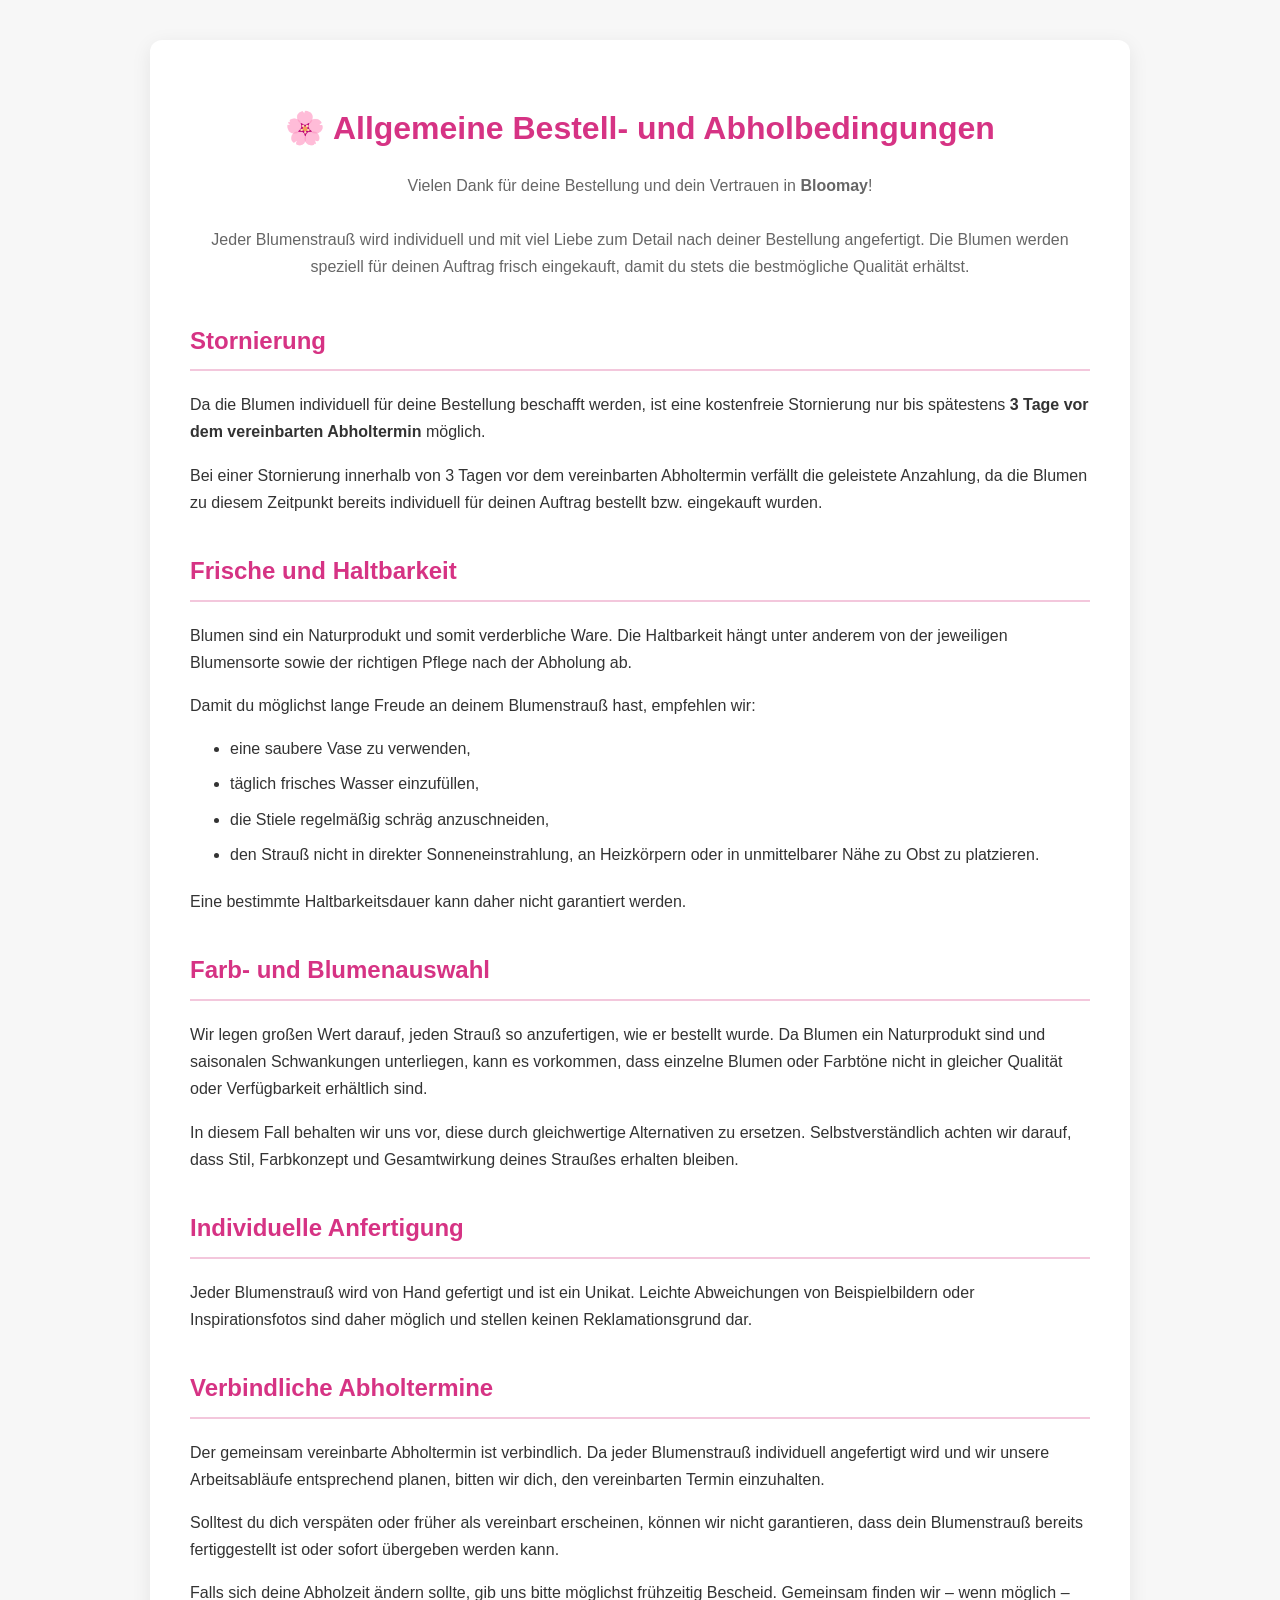
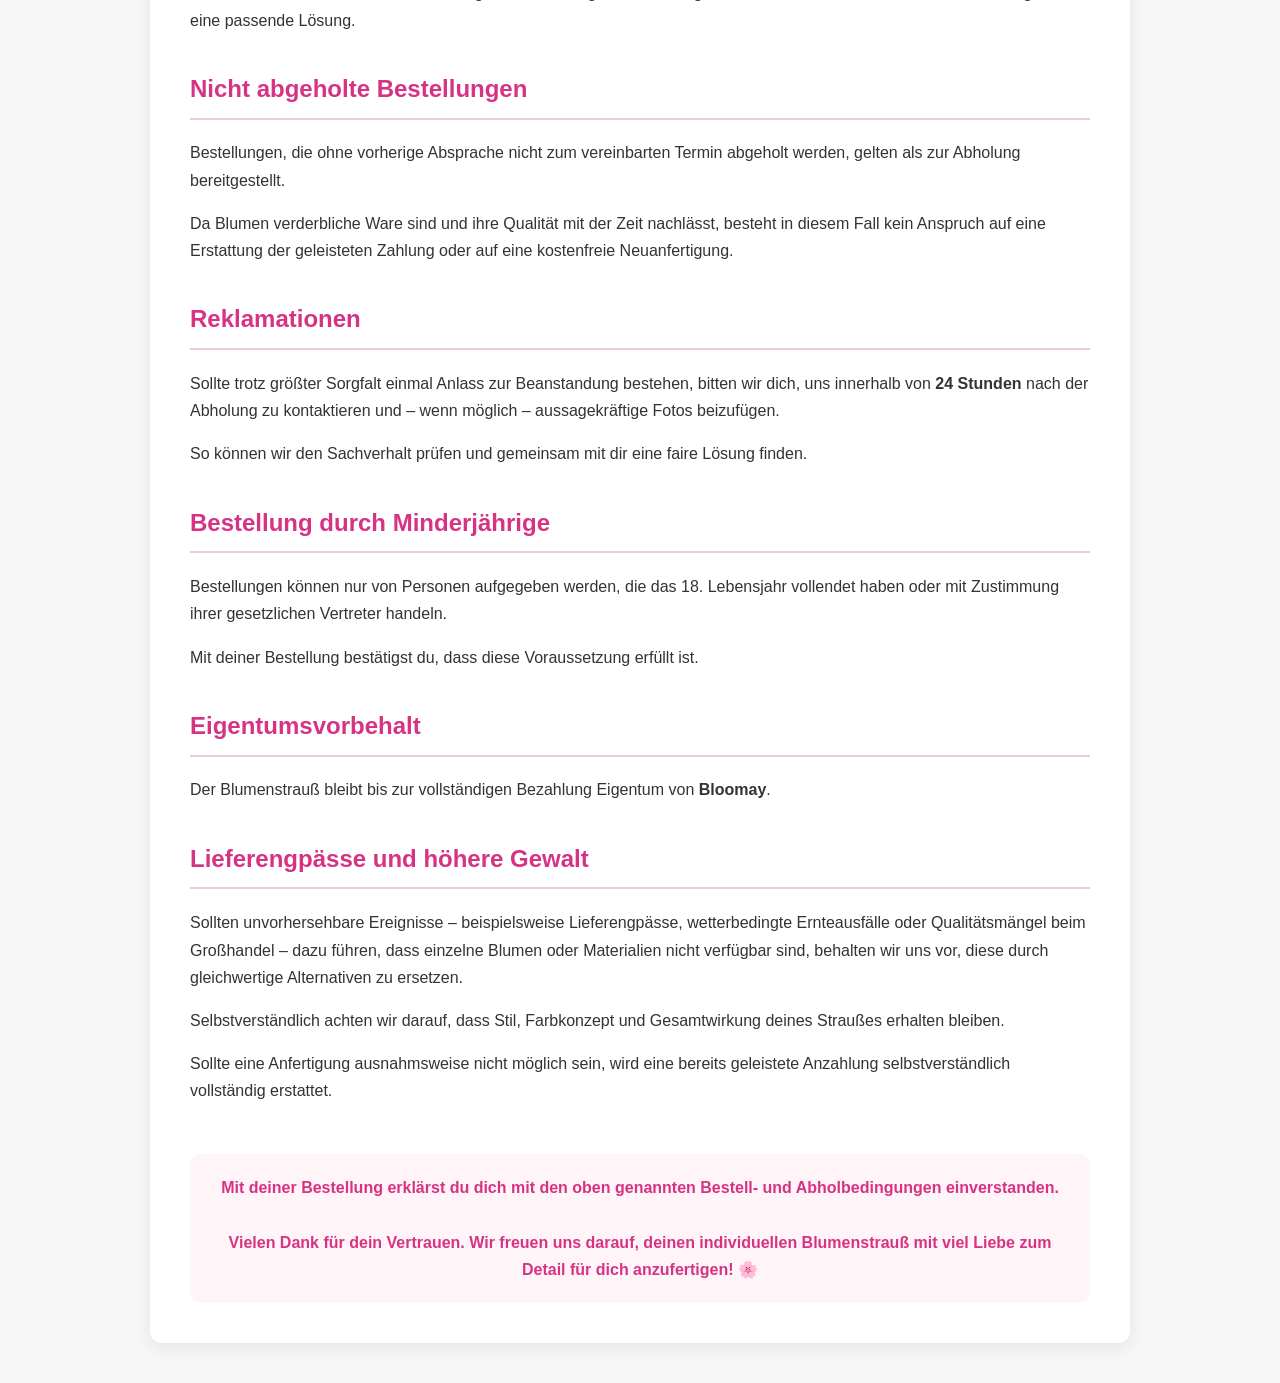
==== index.html @ 14c19d70 "Update AGB with styling and detailed conditions Added styling and content for order and pickup condi" ====
<!DOCTYPE html>
<html lang="de">
<head>
    <meta charset="UTF-8">
    <meta name="viewport" content="width=device-width, initial-scale=1.0">
    <title>Bloomay – Allgemeine Bestell- und Abholbedingungen</title>
    <style>
        body {
            font-family: Arial, Helvetica, sans-serif;
            background: #f7f7f7;
            color: #333;
            margin: 0;
            line-height: 1.7;
        }
        .container {
            max-width: 900px;
            margin: 40px auto;
            background: #fff;
            padding: 40px;
            border-radius: 12px;
            box-shadow: 0 5px 20px rgba(0,0,0,0.08);
        }
        h1 {
            text-align: center;
            color: #d63384;
            margin-bottom: 10px;
        }
        .intro {
            text-align: center;
            color: #666;
            margin-bottom: 40px;
        }
        h2 {
            color: #d63384;
            margin-top: 35px;
            border-bottom: 2px solid #f3c7dc;
            padding-bottom: 8px;
        }
        p {
            margin-bottom: 16px;
        }
        ul {
            margin-top: 10px;
            margin-bottom: 20px;
        }
        li {
            margin-bottom: 8px;
        }
        .footer {
            margin-top: 50px;
            padding: 20px;
            text-align: center;
            background: #fff4f8;
            border-radius: 10px;
            font-weight: bold;
            color: #d63384;
        }
        @media (max-width: 768px) {
            .container {
                margin: 15px;
                padding: 25px;
            }
            h1 {
                font-size: 28px;
            }
            h2 {
                font-size: 22px;
            }
        }
    </style>
</head>
<body>
<div class="container">
    <h1>🌸 Allgemeine Bestell- und Abholbedingungen</h1>
    <p class="intro">
        Vielen Dank für deine Bestellung und dein Vertrauen in <strong>Bloomay</strong>!<br><br>
        Jeder Blumenstrauß wird individuell und mit viel Liebe zum Detail nach deiner Bestellung angefertigt.
        Die Blumen werden speziell für deinen Auftrag frisch eingekauft, damit du stets die bestmögliche Qualität erhältst.
    </p>
    <h2>Stornierung</h2>
    <p>
        Da die Blumen individuell für deine Bestellung beschafft werden, ist eine kostenfreie Stornierung
        nur bis spätestens <strong>3 Tage vor dem vereinbarten Abholtermin</strong> möglich.
    </p>
    <p>
        Bei einer Stornierung innerhalb von 3 Tagen vor dem vereinbarten Abholtermin verfällt die geleistete
        Anzahlung, da die Blumen zu diesem Zeitpunkt bereits individuell für deinen Auftrag bestellt bzw.
        eingekauft wurden.
    </p>
    <h2>Frische und Haltbarkeit</h2>
    <p>
        Blumen sind ein Naturprodukt und somit verderbliche Ware. Die Haltbarkeit hängt unter anderem von
        der jeweiligen Blumensorte sowie der richtigen Pflege nach der Abholung ab.
    </p>
    <p>Damit du möglichst lange Freude an deinem Blumenstrauß hast, empfehlen wir:</p>
    <ul>
        <li>eine saubere Vase zu verwenden,</li>
        <li>täglich frisches Wasser einzufüllen,</li>
        <li>die Stiele regelmäßig schräg anzuschneiden,</li>
        <li>den Strauß nicht in direkter Sonneneinstrahlung, an Heizkörpern oder in unmittelbarer Nähe zu Obst zu platzieren.</li>
    </ul>
    <p>
        Eine bestimmte Haltbarkeitsdauer kann daher nicht garantiert werden.
    </p>
    <h2>Farb- und Blumenauswahl</h2>
    <p>
        Wir legen großen Wert darauf, jeden Strauß so anzufertigen, wie er bestellt wurde.
        Da Blumen ein Naturprodukt sind und saisonalen Schwankungen unterliegen, kann es vorkommen,
        dass einzelne Blumen oder Farbtöne nicht in gleicher Qualität oder Verfügbarkeit erhältlich sind.
    </p>
    <p>
        In diesem Fall behalten wir uns vor, diese durch gleichwertige Alternativen zu ersetzen.
        Selbstverständlich achten wir darauf, dass Stil, Farbkonzept und Gesamtwirkung deines Straußes erhalten bleiben.
    </p>
    <h2>Individuelle Anfertigung</h2>
    <p>
        Jeder Blumenstrauß wird von Hand gefertigt und ist ein Unikat.
        Leichte Abweichungen von Beispielbildern oder Inspirationsfotos sind daher möglich
        und stellen keinen Reklamationsgrund dar.
    </p>
    <h2>Verbindliche Abholtermine</h2>
    <p>
        Der gemeinsam vereinbarte Abholtermin ist verbindlich.
        Da jeder Blumenstrauß individuell angefertigt wird und wir unsere Arbeitsabläufe entsprechend planen,
        bitten wir dich, den vereinbarten Termin einzuhalten.
    </p>
    <p>
        Solltest du dich verspäten oder früher als vereinbart erscheinen,
        können wir nicht garantieren, dass dein Blumenstrauß bereits fertiggestellt ist
        oder sofort übergeben werden kann.
    </p>
    <p>
        Falls sich deine Abholzeit ändern sollte, gib uns bitte möglichst frühzeitig Bescheid.
        Gemeinsam finden wir – wenn möglich – eine passende Lösung.
    </p>
    <h2>Nicht abgeholte Bestellungen</h2>
    <p>
        Bestellungen, die ohne vorherige Absprache nicht zum vereinbarten Termin abgeholt werden,
        gelten als zur Abholung bereitgestellt.
    </p>
    <p>
        Da Blumen verderbliche Ware sind und ihre Qualität mit der Zeit nachlässt,
        besteht in diesem Fall kein Anspruch auf eine Erstattung der geleisteten Zahlung
        oder auf eine kostenfreie Neuanfertigung.
    </p>
    <h2>Reklamationen</h2>
    <p>
        Sollte trotz größter Sorgfalt einmal Anlass zur Beanstandung bestehen,
        bitten wir dich, uns innerhalb von <strong>24 Stunden</strong> nach der Abholung
        zu kontaktieren und – wenn möglich – aussagekräftige Fotos beizufügen.
    </p>
    <p>
        So können wir den Sachverhalt prüfen und gemeinsam mit dir eine faire Lösung finden.
    </p>
    <h2>Bestellung durch Minderjährige</h2>
    <p>
        Bestellungen können nur von Personen aufgegeben werden, die das 18. Lebensjahr vollendet haben
        oder mit Zustimmung ihrer gesetzlichen Vertreter handeln.
    </p>
    <p>
        Mit deiner Bestellung bestätigst du, dass diese Voraussetzung erfüllt ist.
    </p>
    <h2>Eigentumsvorbehalt</h2>
    <p>
        Der Blumenstrauß bleibt bis zur vollständigen Bezahlung Eigentum von <strong>Bloomay</strong>.
    </p>
    <h2>Lieferengpässe und höhere Gewalt</h2>
    <p>
        Sollten unvorhersehbare Ereignisse – beispielsweise Lieferengpässe,
        wetterbedingte Ernteausfälle oder Qualitätsmängel beim Großhandel –
        dazu führen, dass einzelne Blumen oder Materialien nicht verfügbar sind,
        behalten wir uns vor, diese durch gleichwertige Alternativen zu ersetzen.
    </p>
    <p>
        Selbstverständlich achten wir darauf,
        dass Stil, Farbkonzept und Gesamtwirkung deines Straußes erhalten bleiben.
    </p>
    <p>
        Sollte eine Anfertigung ausnahmsweise nicht möglich sein,
        wird eine bereits geleistete Anzahlung selbstverständlich vollständig erstattet.
    </p>
    <div class="footer">
        Mit deiner Bestellung erklärst du dich mit den oben genannten
        Bestell- und Abholbedingungen einverstanden.
        <br><br>
        Vielen Dank für dein Vertrauen. Wir freuen uns darauf,
        deinen individuellen Blumenstrauß mit viel Liebe zum Detail für dich anzufertigen! 🌸
    </div>
</div>
</body>
</html>
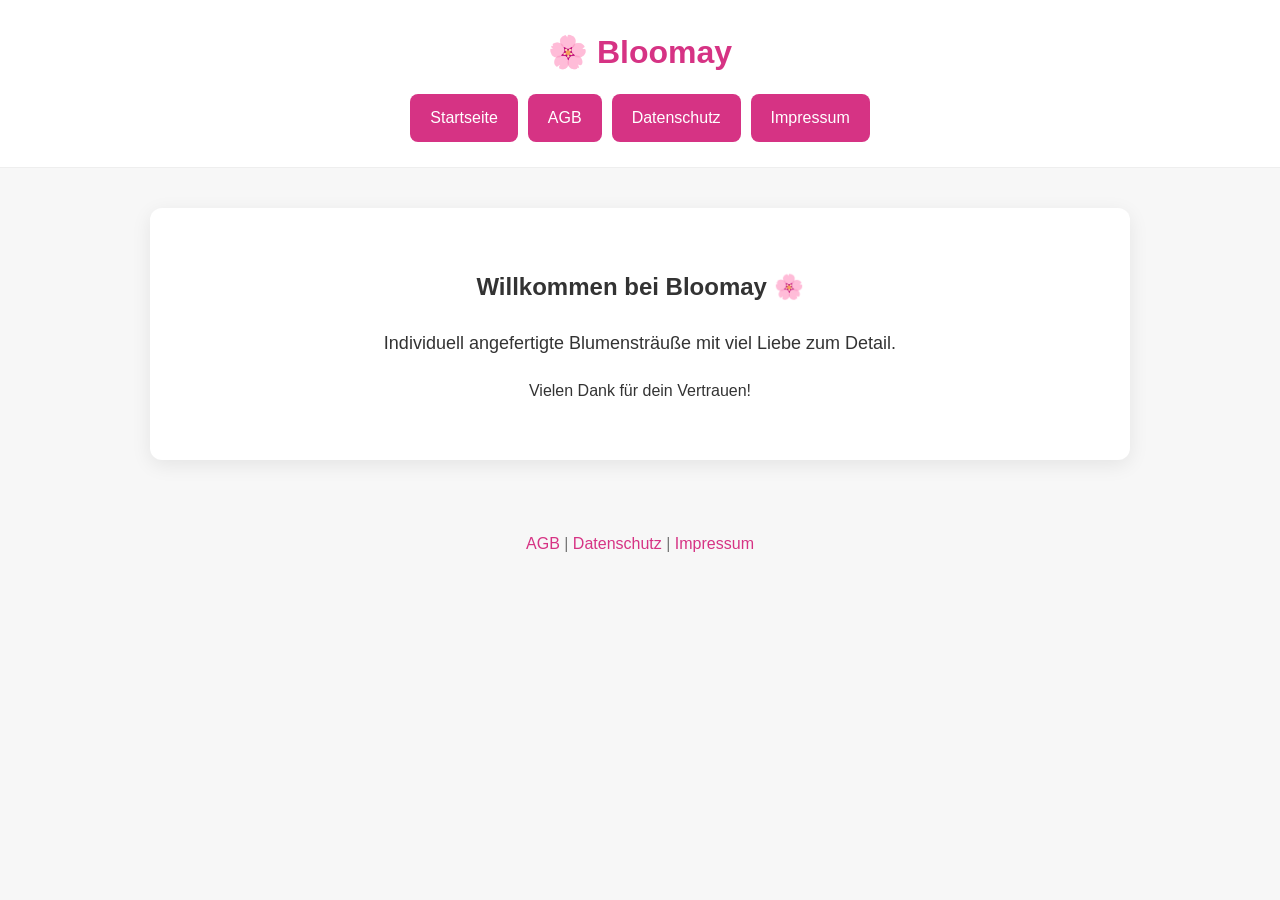
==== commit 4ef6e881: "Refactor index.html for improved layout and title Updated the title and improved the layout and styl" ====
--- a/index.html
+++ b/index.html
@@ -3,7 +3,9 @@
 <head>
     <meta charset="UTF-8">
     <meta name="viewport" content="width=device-width, initial-scale=1.0">
-    <title>Bloomay – Allgemeine Bestell- und Abholbedingungen</title>
+
+    <title>Bloomay</title>
+
     <style>
         body {
             font-family: Arial, Helvetica, sans-serif;
@@ -12,180 +14,109 @@
             margin: 0;
             line-height: 1.7;
         }
+
+        header {
+            background: white;
+            padding: 25px 20px;
+            text-align: center;
+            border-bottom: 1px solid #eee;
+        }
+
+        header h1 {
+            color: #d63384;
+            margin: 0 0 15px;
+        }
+
+        nav {
+            display: flex;
+            justify-content: center;
+            flex-wrap: wrap;
+            gap: 10px;
+        }
+
+        nav a {
+            text-decoration: none;
+            background: #d63384;
+            color: white;
+            padding: 10px 20px;
+            border-radius: 8px;
+            transition: opacity 0.2s;
+        }
+
+        nav a:hover {
+            opacity: 0.8;
+        }
+
         .container {
             max-width: 900px;
             margin: 40px auto;
-            background: #fff;
             padding: 40px;
+            background: white;
             border-radius: 12px;
             box-shadow: 0 5px 20px rgba(0,0,0,0.08);
+            text-align: center;
         }
-        h1 {
+
+        .welcome {
+            font-size: 18px;
+        }
+
+        footer {
             text-align: center;
+            padding: 30px;
+            color: #777;
+        }
+
+        footer a {
             color: #d63384;
-            margin-bottom: 10px;
+            text-decoration: none;
         }
-        .intro {
-            text-align: center;
-            color: #666;
-            margin-bottom: 40px;
-        }
-        h2 {
-            color: #d63384;
-            margin-top: 35px;
-            border-bottom: 2px solid #f3c7dc;
-            padding-bottom: 8px;
-        }
-        p {
-            margin-bottom: 16px;
-        }
-        ul {
-            margin-top: 10px;
-            margin-bottom: 20px;
-        }
-        li {
-            margin-bottom: 8px;
-        }
-        .footer {
-            margin-top: 50px;
-            padding: 20px;
-            text-align: center;
-            background: #fff4f8;
-            border-radius: 10px;
-            font-weight: bold;
-            color: #d63384;
-        }
-        @media (max-width: 768px) {
+
+        @media (max-width: 600px) {
             .container {
-                margin: 15px;
+                margin: 20px 15px;
                 padding: 25px;
             }
-            h1 {
-                font-size: 28px;
-            }
-            h2 {
-                font-size: 22px;
+
+            nav a {
+                padding: 8px 14px;
             }
         }
     </style>
 </head>
+
 <body>
+
+<header>
+    <h1>🌸 Bloomay</h1>
+
+    <nav>
+        <a href="index.html">Startseite</a>
+        <a href="agb.html">AGB</a>
+        <a href="datenschutz.html">Datenschutz</a>
+        <a href="impressum.html">Impressum</a>
+    </nav>
+</header>
+
 <div class="container">
-    <h1>🌸 Allgemeine Bestell- und Abholbedingungen</h1>
-    <p class="intro">
-        Vielen Dank für deine Bestellung und dein Vertrauen in <strong>Bloomay</strong>!<br><br>
-        Jeder Blumenstrauß wird individuell und mit viel Liebe zum Detail nach deiner Bestellung angefertigt.
-        Die Blumen werden speziell für deinen Auftrag frisch eingekauft, damit du stets die bestmögliche Qualität erhältst.
+
+    <h2>Willkommen bei Bloomay 🌸</h2>
+
+    <p class="welcome">
+        Individuell angefertigte Blumensträuße mit viel Liebe zum Detail.
     </p>
-    <h2>Stornierung</h2>
+
     <p>
-        Da die Blumen individuell für deine Bestellung beschafft werden, ist eine kostenfreie Stornierung
-        nur bis spätestens <strong>3 Tage vor dem vereinbarten Abholtermin</strong> möglich.
+        Vielen Dank für dein Vertrauen!
     </p>
-    <p>
-        Bei einer Stornierung innerhalb von 3 Tagen vor dem vereinbarten Abholtermin verfällt die geleistete
-        Anzahlung, da die Blumen zu diesem Zeitpunkt bereits individuell für deinen Auftrag bestellt bzw.
-        eingekauft wurden.
-    </p>
-    <h2>Frische und Haltbarkeit</h2>
-    <p>
-        Blumen sind ein Naturprodukt und somit verderbliche Ware. Die Haltbarkeit hängt unter anderem von
-        der jeweiligen Blumensorte sowie der richtigen Pflege nach der Abholung ab.
-    </p>
-    <p>Damit du möglichst lange Freude an deinem Blumenstrauß hast, empfehlen wir:</p>
-    <ul>
-        <li>eine saubere Vase zu verwenden,</li>
-        <li>täglich frisches Wasser einzufüllen,</li>
-        <li>die Stiele regelmäßig schräg anzuschneiden,</li>
-        <li>den Strauß nicht in direkter Sonneneinstrahlung, an Heizkörpern oder in unmittelbarer Nähe zu Obst zu platzieren.</li>
-    </ul>
-    <p>
-        Eine bestimmte Haltbarkeitsdauer kann daher nicht garantiert werden.
-    </p>
-    <h2>Farb- und Blumenauswahl</h2>
-    <p>
-        Wir legen großen Wert darauf, jeden Strauß so anzufertigen, wie er bestellt wurde.
-        Da Blumen ein Naturprodukt sind und saisonalen Schwankungen unterliegen, kann es vorkommen,
-        dass einzelne Blumen oder Farbtöne nicht in gleicher Qualität oder Verfügbarkeit erhältlich sind.
-    </p>
-    <p>
-        In diesem Fall behalten wir uns vor, diese durch gleichwertige Alternativen zu ersetzen.
-        Selbstverständlich achten wir darauf, dass Stil, Farbkonzept und Gesamtwirkung deines Straußes erhalten bleiben.
-    </p>
-    <h2>Individuelle Anfertigung</h2>
-    <p>
-        Jeder Blumenstrauß wird von Hand gefertigt und ist ein Unikat.
-        Leichte Abweichungen von Beispielbildern oder Inspirationsfotos sind daher möglich
-        und stellen keinen Reklamationsgrund dar.
-    </p>
-    <h2>Verbindliche Abholtermine</h2>
-    <p>
-        Der gemeinsam vereinbarte Abholtermin ist verbindlich.
-        Da jeder Blumenstrauß individuell angefertigt wird und wir unsere Arbeitsabläufe entsprechend planen,
-        bitten wir dich, den vereinbarten Termin einzuhalten.
-    </p>
-    <p>
-        Solltest du dich verspäten oder früher als vereinbart erscheinen,
-        können wir nicht garantieren, dass dein Blumenstrauß bereits fertiggestellt ist
-        oder sofort übergeben werden kann.
-    </p>
-    <p>
-        Falls sich deine Abholzeit ändern sollte, gib uns bitte möglichst frühzeitig Bescheid.
-        Gemeinsam finden wir – wenn möglich – eine passende Lösung.
-    </p>
-    <h2>Nicht abgeholte Bestellungen</h2>
-    <p>
-        Bestellungen, die ohne vorherige Absprache nicht zum vereinbarten Termin abgeholt werden,
-        gelten als zur Abholung bereitgestellt.
-    </p>
-    <p>
-        Da Blumen verderbliche Ware sind und ihre Qualität mit der Zeit nachlässt,
-        besteht in diesem Fall kein Anspruch auf eine Erstattung der geleisteten Zahlung
-        oder auf eine kostenfreie Neuanfertigung.
-    </p>
-    <h2>Reklamationen</h2>
-    <p>
-        Sollte trotz größter Sorgfalt einmal Anlass zur Beanstandung bestehen,
-        bitten wir dich, uns innerhalb von <strong>24 Stunden</strong> nach der Abholung
-        zu kontaktieren und – wenn möglich – aussagekräftige Fotos beizufügen.
-    </p>
-    <p>
-        So können wir den Sachverhalt prüfen und gemeinsam mit dir eine faire Lösung finden.
-    </p>
-    <h2>Bestellung durch Minderjährige</h2>
-    <p>
-        Bestellungen können nur von Personen aufgegeben werden, die das 18. Lebensjahr vollendet haben
-        oder mit Zustimmung ihrer gesetzlichen Vertreter handeln.
-    </p>
-    <p>
-        Mit deiner Bestellung bestätigst du, dass diese Voraussetzung erfüllt ist.
-    </p>
-    <h2>Eigentumsvorbehalt</h2>
-    <p>
-        Der Blumenstrauß bleibt bis zur vollständigen Bezahlung Eigentum von <strong>Bloomay</strong>.
-    </p>
-    <h2>Lieferengpässe und höhere Gewalt</h2>
-    <p>
-        Sollten unvorhersehbare Ereignisse – beispielsweise Lieferengpässe,
-        wetterbedingte Ernteausfälle oder Qualitätsmängel beim Großhandel –
-        dazu führen, dass einzelne Blumen oder Materialien nicht verfügbar sind,
-        behalten wir uns vor, diese durch gleichwertige Alternativen zu ersetzen.
-    </p>
-    <p>
-        Selbstverständlich achten wir darauf,
-        dass Stil, Farbkonzept und Gesamtwirkung deines Straußes erhalten bleiben.
-    </p>
-    <p>
-        Sollte eine Anfertigung ausnahmsweise nicht möglich sein,
-        wird eine bereits geleistete Anzahlung selbstverständlich vollständig erstattet.
-    </p>
-    <div class="footer">
-        Mit deiner Bestellung erklärst du dich mit den oben genannten
-        Bestell- und Abholbedingungen einverstanden.
-        <br><br>
-        Vielen Dank für dein Vertrauen. Wir freuen uns darauf,
-        deinen individuellen Blumenstrauß mit viel Liebe zum Detail für dich anzufertigen! 🌸
-    </div>
+
 </div>
+
+<footer>
+    <a href="agb.html">AGB</a> |
+    <a href="datenschutz.html">Datenschutz</a> |
+    <a href="impressum.html">Impressum</a>
+</footer>
+
 </body>
 </html>
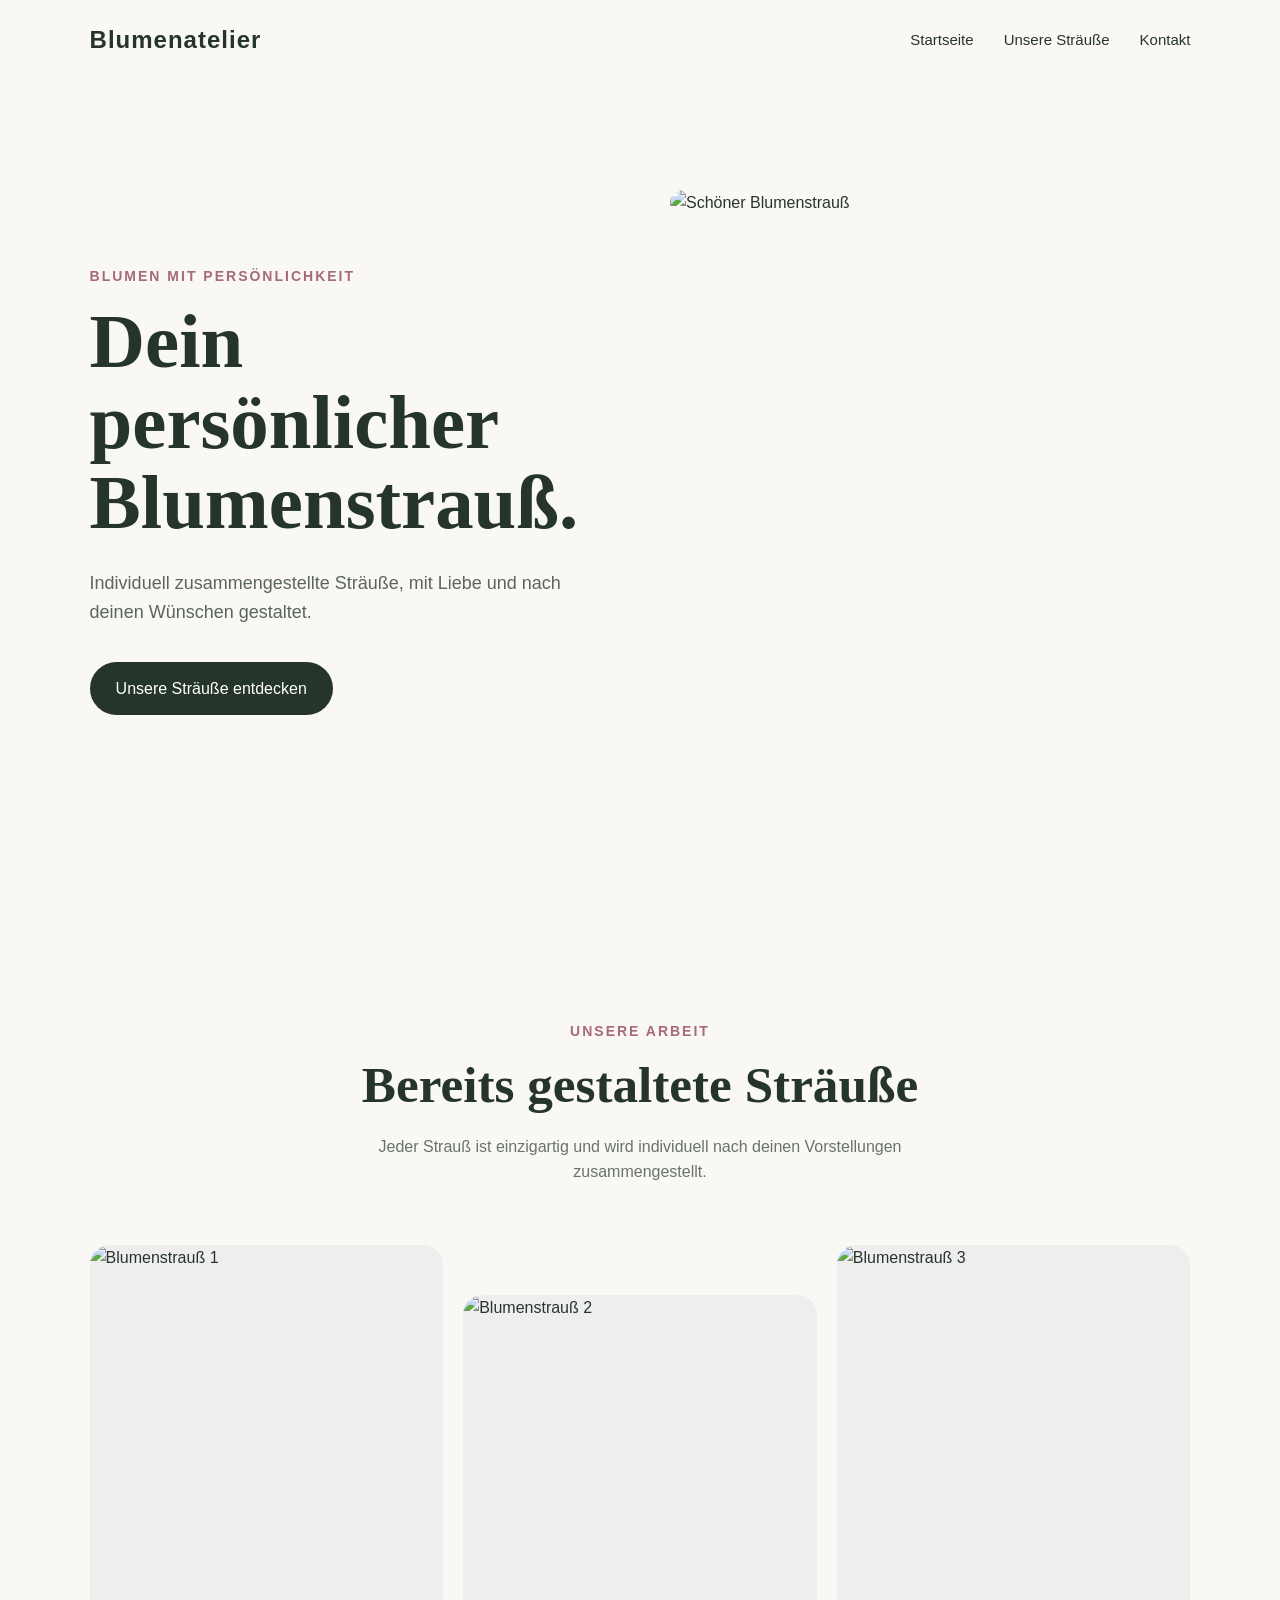
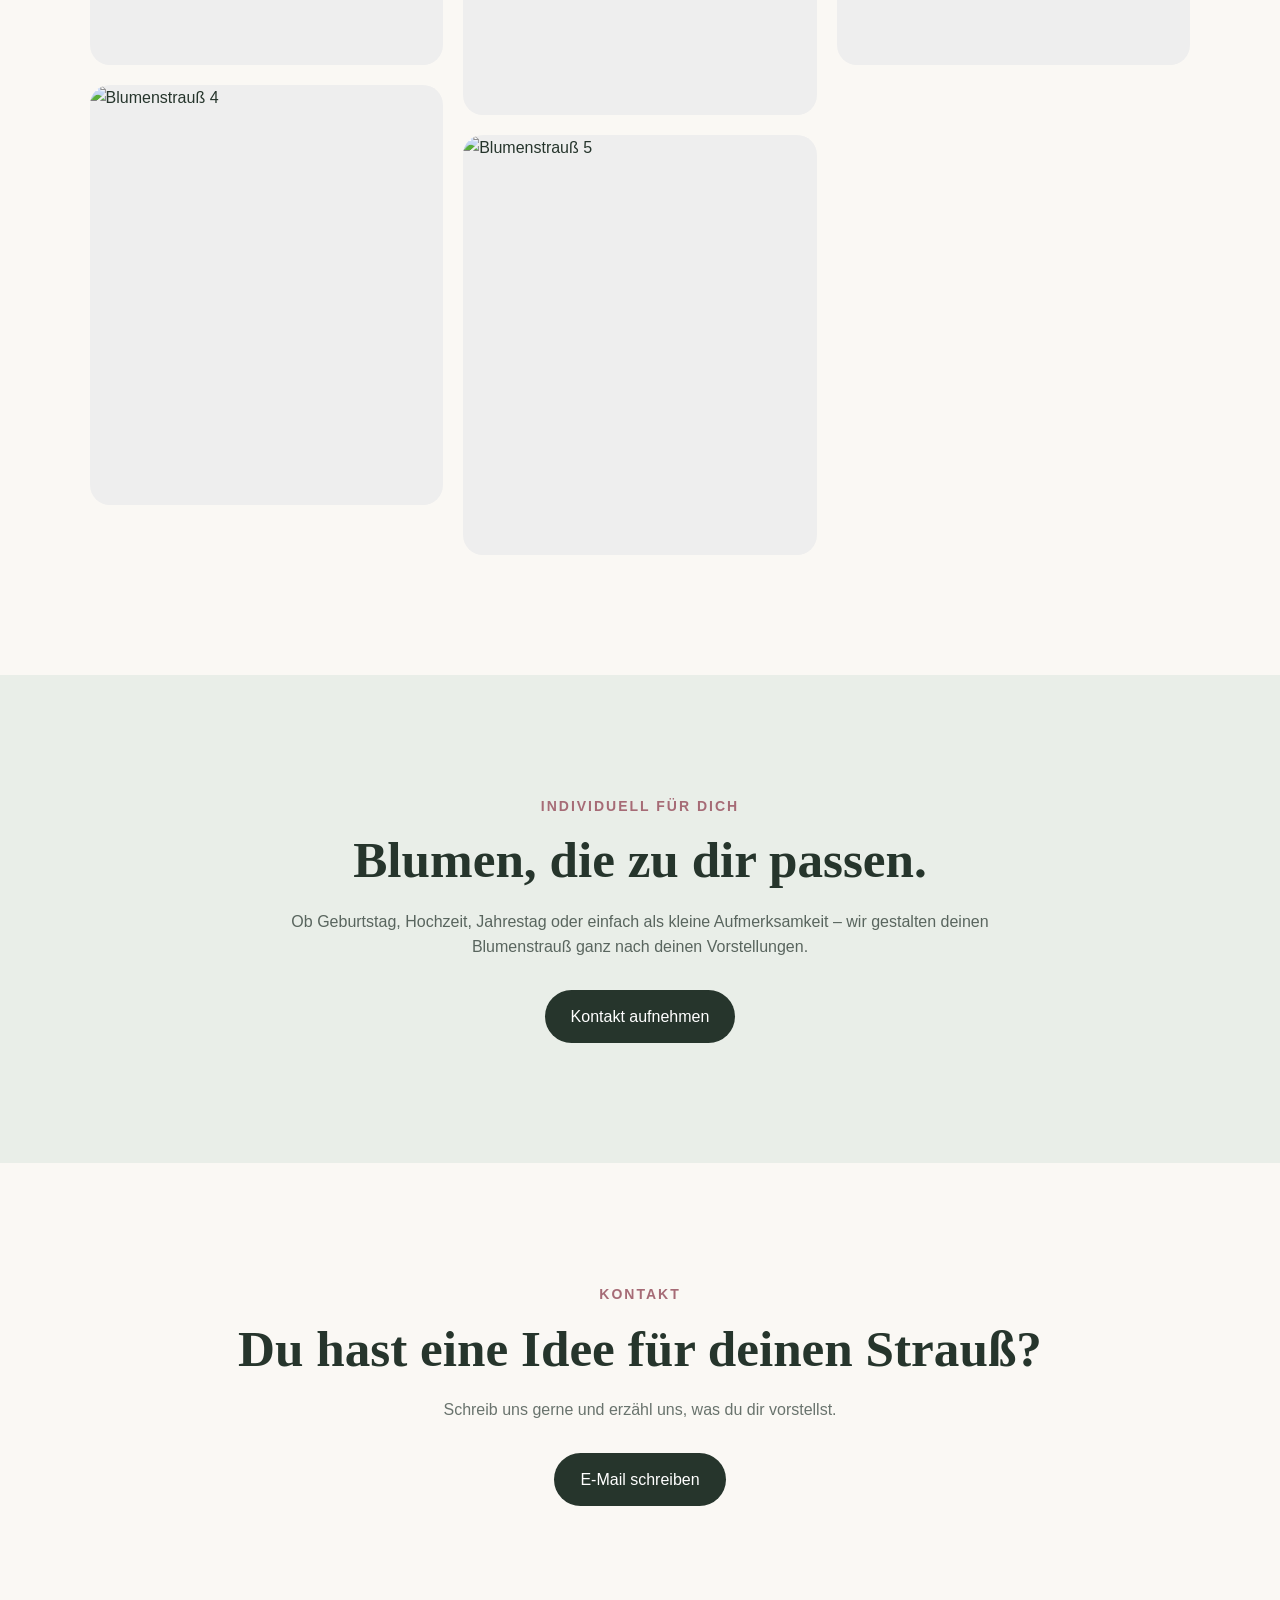
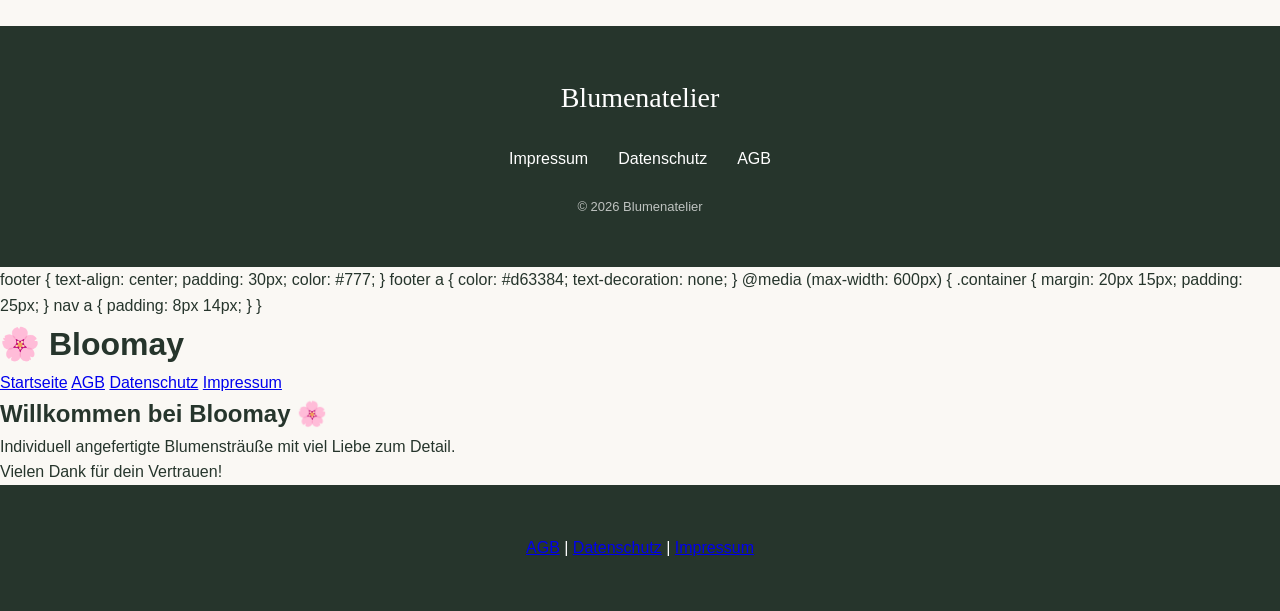
==== commit 031ddb78: "Change title and structure for Blumenatelier Updated the title and added navigation and content sect" ====
--- a/index.html
+++ b/index.html
@@ -4,63 +4,164 @@
     <meta charset="UTF-8">
     <meta name="viewport" content="width=device-width, initial-scale=1.0">
 
-    <title>Bloomay</title>
-
-    <style>
-        body {
-            font-family: Arial, Helvetica, sans-serif;
-            background: #f7f7f7;
-            color: #333;
-            margin: 0;
-            line-height: 1.7;
-        }
-
-        header {
-            background: white;
-            padding: 25px 20px;
-            text-align: center;
-            border-bottom: 1px solid #eee;
-        }
-
-        header h1 {
-            color: #d63384;
-            margin: 0 0 15px;
-        }
-
-        nav {
-            display: flex;
-            justify-content: center;
-            flex-wrap: wrap;
-            gap: 10px;
-        }
-
-        nav a {
-            text-decoration: none;
-            background: #d63384;
-            color: white;
-            padding: 10px 20px;
-            border-radius: 8px;
-            transition: opacity 0.2s;
-        }
-
-        nav a:hover {
-            opacity: 0.8;
-        }
-
-        .container {
-            max-width: 900px;
-            margin: 40px auto;
-            padding: 40px;
-            background: white;
-            border-radius: 12px;
-            box-shadow: 0 5px 20px rgba(0,0,0,0.08);
-            text-align: center;
-        }
-
-        .welcome {
-            font-size: 18px;
-        }
-
+    <title>Blumenatelier</title>
+
+    <link rel="stylesheet" href="style.css">
+</head>
+
+<body>
+
+    <!-- Navigation -->
+    <header class="navbar">
+        <div class="logo">
+            Blumenatelier
+        </div>
+
+        <nav>
+            <a href="#start">Startseite</a>
+            <a href="#straeusse">Unsere Sträuße</a>
+            <a href="#kontakt">Kontakt</a>
+        </nav>
+    </header>
+
+
+    <!-- Startbereich -->
+    <section id="start" class="hero">
+
+        <div class="hero-text">
+            <p class="subtitle">Blumen mit Persönlichkeit</p>
+
+            <h1>
+                Dein persönlicher<br>
+                Blumenstrauß.
+            </h1>
+
+            <p>
+                Individuell zusammengestellte Sträuße,
+                mit Liebe und nach deinen Wünschen gestaltet.
+            </p>
+
+            <a href="#straeusse" class="button">
+                Unsere Sträuße entdecken
+            </a>
+        </div>
+
+        <div class="hero-image">
+            <img src="bilder/hero.jpg" alt="Schöner Blumenstrauß">
+        </div>
+
+    </section>
+
+
+    <!-- Galerie -->
+    <section id="straeusse" class="gallery-section">
+
+        <div class="section-heading">
+            <p class="subtitle">Unsere Arbeit</p>
+
+            <h2>
+                Bereits gestaltete Sträuße
+            </h2>
+
+            <p>
+                Jeder Strauß ist einzigartig und wird individuell
+                nach deinen Vorstellungen zusammengestellt.
+            </p>
+        </div>
+
+
+        <div class="gallery">
+
+            <div class="flower-card">
+                <img src="bilder/strauss1.jpg" alt="Blumenstrauß 1">
+            </div>
+
+            <div class="flower-card">
+                <img src="bilder/strauss2.jpg" alt="Blumenstrauß 2">
+            </div>
+
+            <div class="flower-card">
+                <img src="bilder/strauss3.jpg" alt="Blumenstrauß 3">
+            </div>
+
+            <div class="flower-card">
+                <img src="bilder/strauss4.jpg" alt="Blumenstrauß 4">
+            </div>
+
+            <div class="flower-card">
+                <img src="bilder/strauss5.jpg" alt="Blumenstrauß 5">
+            </div>
+
+        </div>
+
+    </section>
+
+
+    <!-- Über uns -->
+    <section class="about">
+
+        <div>
+            <p class="subtitle">Individuell für dich</p>
+
+            <h2>
+                Blumen, die zu dir passen.
+            </h2>
+
+            <p>
+                Ob Geburtstag, Hochzeit, Jahrestag oder einfach
+                als kleine Aufmerksamkeit – wir gestalten
+                deinen Blumenstrauß ganz nach deinen Vorstellungen.
+            </p>
+
+            <a href="#kontakt" class="button">
+                Kontakt aufnehmen
+            </a>
+        </div>
+
+    </section>
+
+
+    <!-- Kontakt -->
+    <section id="kontakt" class="contact">
+
+        <p class="subtitle">Kontakt</p>
+
+        <h2>
+            Du hast eine Idee für deinen Strauß?
+        </h2>
+
+        <p>
+            Schreib uns gerne und erzähl uns, was du dir vorstellst.
+        </p>
+
+        <a href="mailto:info@dein-blumenladen.de" class="button">
+            E-Mail schreiben
+        </a>
+
+    </section>
+
+
+    <!-- Footer -->
+    <footer>
+
+        <div class="footer-logo">
+            Blumenatelier
+        </div>
+
+        <div class="footer-links">
+            <a href="impressum.html">Impressum</a>
+            <a href="datenschutz.html">Datenschutz</a>
+            <a href="agb.html">AGB</a>
+        </div>
+
+        <p>
+            © 2026 Blumenatelier
+        </p>
+
+    </footer>
+
+</body>
+</html>
         footer {
             text-align: center;
             padding: 30px;
--- a/style.css
+++ b/style.css
@@ -0,0 +1,409 @@
+/* =========================
+   Grundeinstellungen
+========================= */
+
+* {
+    margin: 0;
+    padding: 0;
+    box-sizing: border-box;
+}
+
+html {
+    scroll-behavior: smooth;
+}
+
+body {
+    font-family: Arial, Helvetica, sans-serif;
+    background: #faf8f4;
+    color: #26352c;
+    line-height: 1.6;
+}
+
+
+/* =========================
+   Navigation
+========================= */
+
+.navbar {
+    height: 80px;
+
+    display: flex;
+    align-items: center;
+    justify-content: space-between;
+
+    padding: 0 7%;
+
+    background: #faf8f4;
+
+    position: sticky;
+    top: 0;
+    z-index: 100;
+}
+
+.logo {
+    font-size: 24px;
+    font-weight: 600;
+    letter-spacing: 1px;
+}
+
+.navbar nav {
+    display: flex;
+    gap: 30px;
+}
+
+.navbar a {
+    text-decoration: none;
+    color: #26352c;
+    font-size: 15px;
+}
+
+.navbar a:hover {
+    color: #a66b76;
+}
+
+
+/* =========================
+   Hero
+========================= */
+
+.hero {
+    min-height: calc(100vh - 80px);
+
+    display: grid;
+    grid-template-columns: 1fr 1fr;
+
+    align-items: center;
+
+    gap: 60px;
+
+    padding: 70px 7%;
+}
+
+.hero-text {
+    max-width: 600px;
+}
+
+.subtitle {
+    color: #a66b76;
+    font-size: 14px;
+    font-weight: bold;
+
+    text-transform: uppercase;
+    letter-spacing: 2px;
+
+    margin-bottom: 15px;
+}
+
+.hero h1 {
+    font-family: Georgia, serif;
+
+    font-size: clamp(45px, 6vw, 80px);
+
+    line-height: 1.05;
+
+    margin-bottom: 25px;
+}
+
+.hero-text > p:not(.subtitle) {
+    font-size: 18px;
+    color: #59655e;
+
+    max-width: 500px;
+
+    margin-bottom: 35px;
+}
+
+.hero-image {
+    height: 600px;
+}
+
+.hero-image img {
+    width: 100%;
+    height: 100%;
+
+    object-fit: cover;
+
+    border-radius: 30px;
+}
+
+
+/* =========================
+   Buttons
+========================= */
+
+.button {
+    display: inline-block;
+
+    padding: 14px 26px;
+
+    background: #26352c;
+    color: white;
+
+    text-decoration: none;
+
+    border-radius: 30px;
+
+    transition: 0.3s;
+}
+
+.button:hover {
+    background: #a66b76;
+    transform: translateY(-2px);
+}
+
+
+/* =========================
+   Galerie
+========================= */
+
+.gallery-section {
+    padding: 120px 7%;
+}
+
+.section-heading {
+    text-align: center;
+
+    max-width: 650px;
+
+    margin: 0 auto 60px;
+}
+
+.section-heading h2,
+.about h2,
+.contact h2 {
+    font-family: Georgia, serif;
+
+    font-size: clamp(35px, 4vw, 55px);
+
+    line-height: 1.1;
+
+    margin-bottom: 20px;
+}
+
+.section-heading p:last-child {
+    color: #69736d;
+}
+
+
+/* Galerie Grid */
+
+.gallery {
+    max-width: 1200px;
+
+    margin: auto;
+
+    display: grid;
+
+    grid-template-columns: repeat(3, 1fr);
+
+    gap: 20px;
+}
+
+.flower-card {
+    height: 420px;
+
+    overflow: hidden;
+
+    border-radius: 20px;
+
+    background: #eee;
+}
+
+.flower-card:nth-child(2) {
+    margin-top: 50px;
+}
+
+.flower-card:nth-child(4) {
+    margin-top: -50px;
+}
+
+.flower-card img {
+    width: 100%;
+    height: 100%;
+
+    object-fit: cover;
+
+    transition: transform 0.5s ease;
+}
+
+.flower-card:hover img {
+    transform: scale(1.05);
+}
+
+
+/* =========================
+   About
+========================= */
+
+.about {
+    background: #e9eee8;
+
+    padding: 120px 7%;
+
+    text-align: center;
+}
+
+.about > div {
+    max-width: 700px;
+
+    margin: auto;
+}
+
+.about p:not(.subtitle) {
+    color: #59655e;
+
+    margin-bottom: 30px;
+}
+
+
+/* =========================
+   Kontakt
+========================= */
+
+.contact {
+    padding: 120px 7%;
+
+    text-align: center;
+}
+
+.contact p:not(.subtitle) {
+    color: #69736d;
+
+    margin-bottom: 30px;
+}
+
+
+/* =========================
+   Footer
+========================= */
+
+footer {
+    background: #26352c;
+
+    color: white;
+
+    padding: 50px 7%;
+
+    text-align: center;
+}
+
+.footer-logo {
+    font-family: Georgia, serif;
+
+    font-size: 28px;
+
+    margin-bottom: 25px;
+}
+
+.footer-links {
+    display: flex;
+
+    justify-content: center;
+
+    gap: 30px;
+
+    margin-bottom: 25px;
+}
+
+.footer-links a {
+    color: white;
+
+    text-decoration: none;
+}
+
+.footer-links a:hover {
+    color: #e2a9b3;
+}
+
+footer p {
+    font-size: 13px;
+
+    opacity: 0.7;
+}
+
+
+/* =========================
+   Handy / Tablet
+========================= */
+
+@media (max-width: 900px) {
+
+    .navbar {
+        padding: 0 5%;
+    }
+
+    .navbar nav {
+        gap: 15px;
+    }
+
+    .hero {
+        grid-template-columns: 1fr;
+
+        padding: 50px 5%;
+    }
+
+    .hero-image {
+        height: 500px;
+    }
+
+    .gallery {
+        grid-template-columns: repeat(2, 1fr);
+    }
+
+    .flower-card:nth-child(2),
+    .flower-card:nth-child(4) {
+        margin-top: 0;
+    }
+}
+
+
+/* =========================
+   Smartphone
+========================= */
+
+@media (max-width: 600px) {
+
+    .navbar {
+        height: auto;
+
+        padding: 20px 5%;
+
+        flex-direction: column;
+
+        gap: 15px;
+    }
+
+    .navbar nav {
+        flex-wrap: wrap;
+
+        justify-content: center;
+    }
+
+    .hero {
+        padding: 40px 5%;
+    }
+
+    .hero-image {
+        height: 400px;
+    }
+
+    .gallery-section,
+    .about,
+    .contact {
+        padding: 80px 5%;
+    }
+
+    .gallery {
+        grid-template-columns: 1fr;
+    }
+
+    .flower-card {
+        height: 400px;
+    }
+
+    .footer-links {
+        flex-direction: column;
+
+        gap: 10px;
+    }
+}
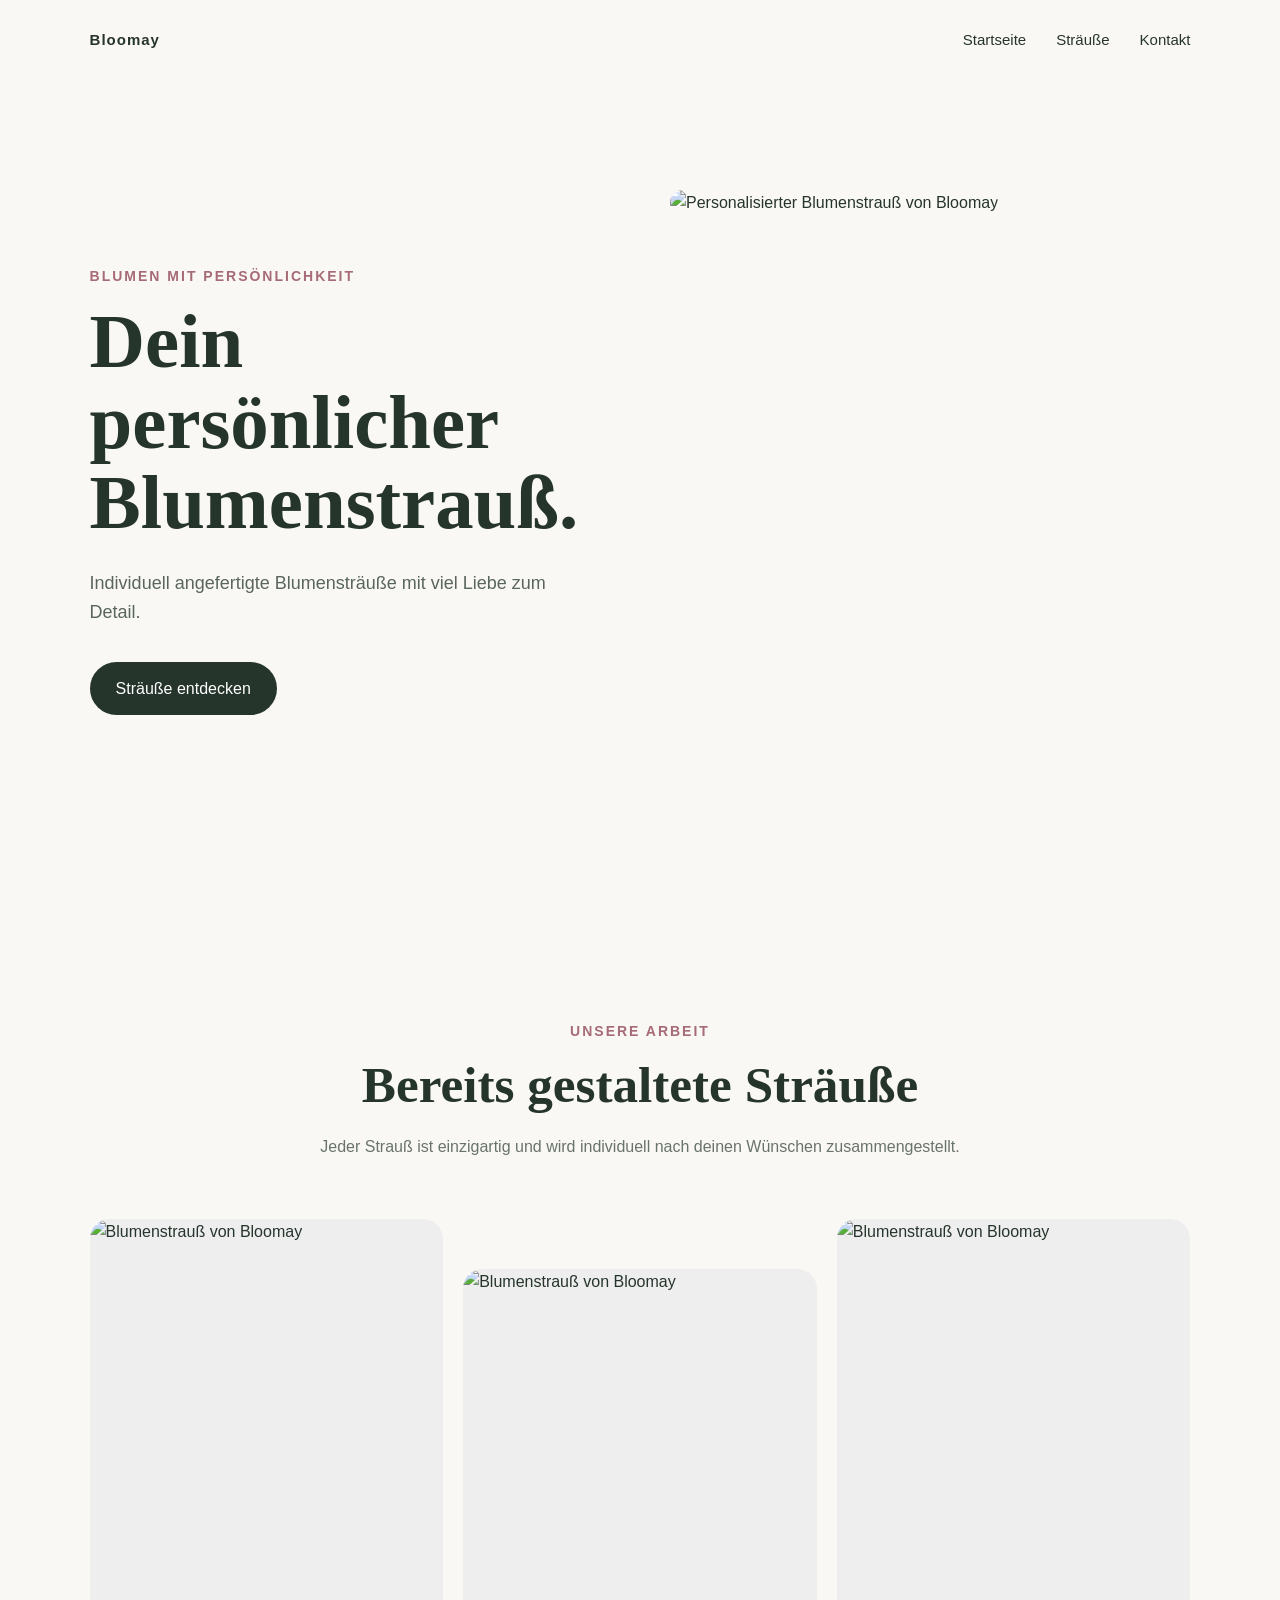
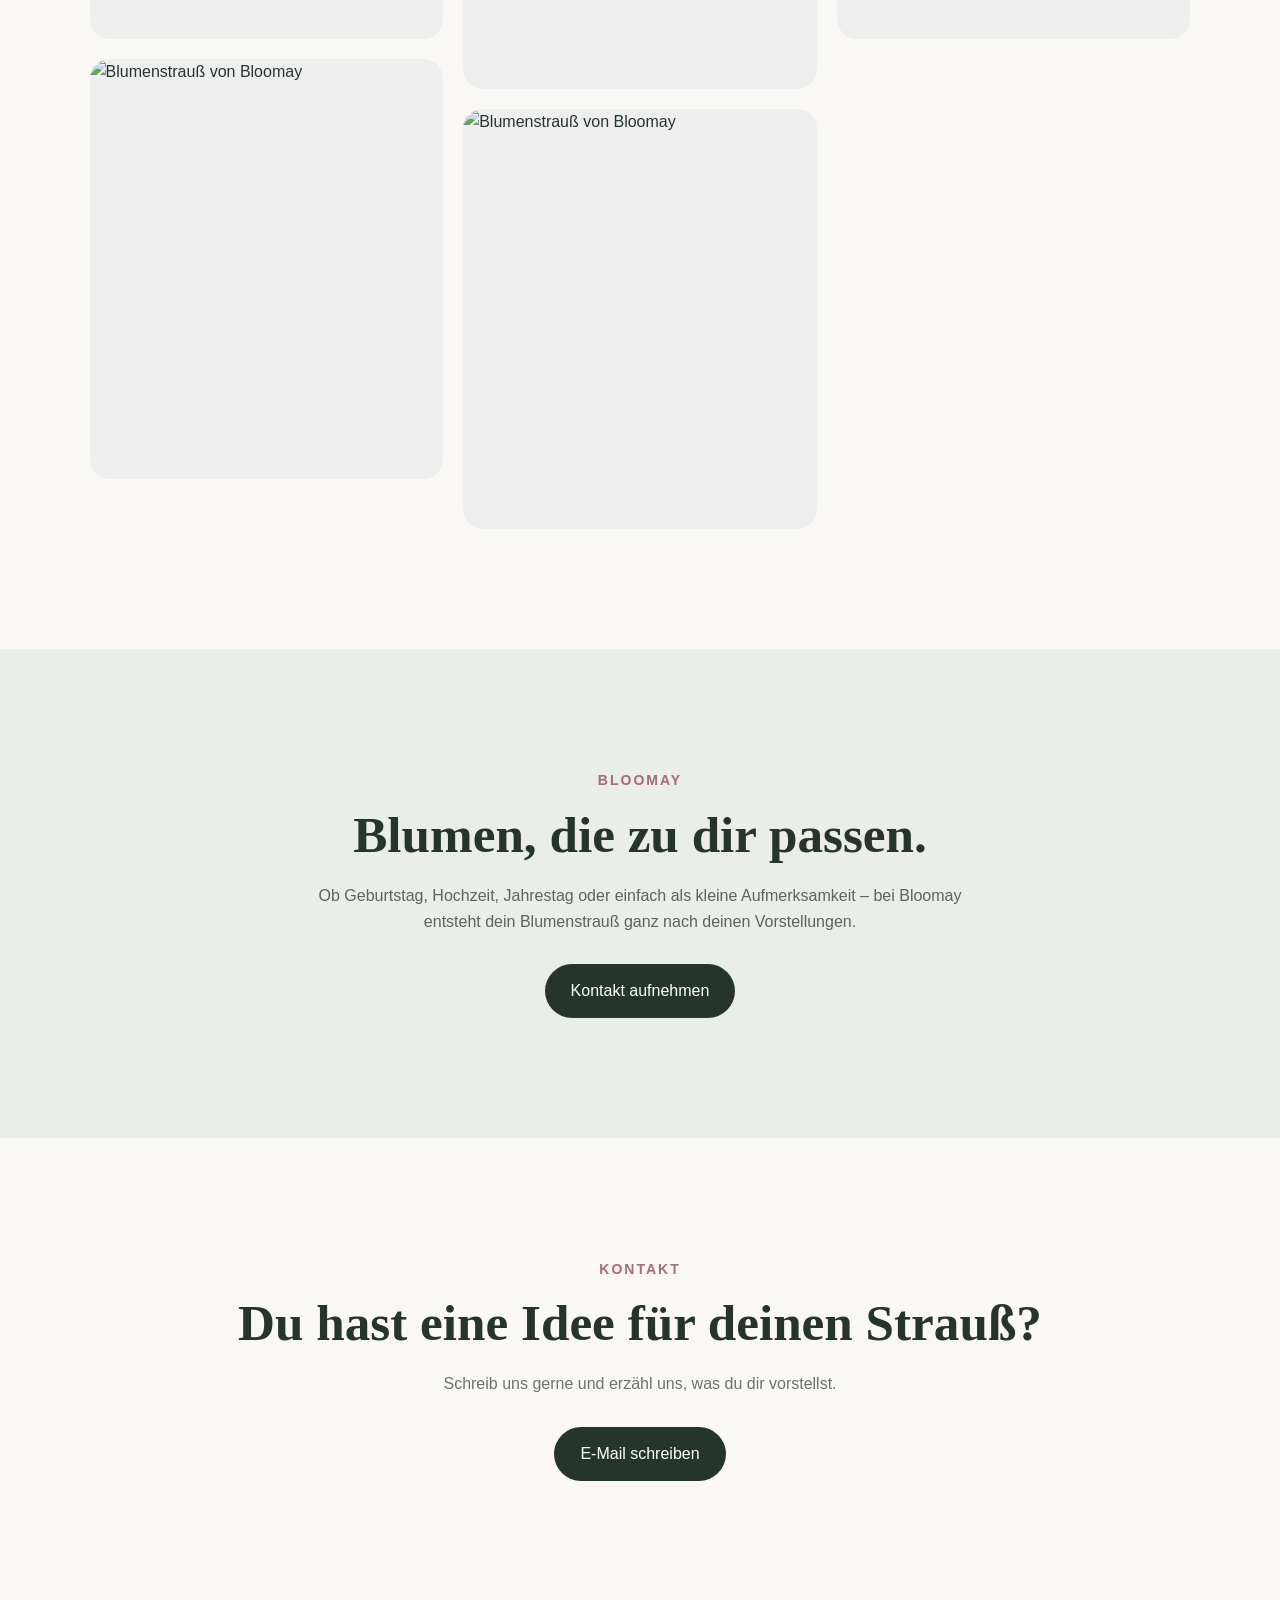
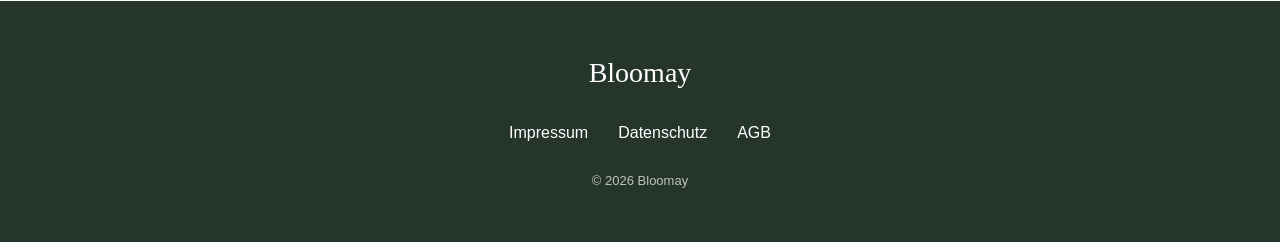
==== commit 0efbc843: "Update branding and content for Bloomay website" ====
--- a/index.html
+++ b/index.html
@@ -4,7 +4,7 @@
     <meta charset="UTF-8">
     <meta name="viewport" content="width=device-width, initial-scale=1.0">
 
-    <title>Blumenatelier</title>
+    <title>Bloomay – Personalisierte Blumensträuße</title>
 
     <link rel="stylesheet" href="style.css">
 </head>
@@ -13,50 +13,59 @@
 
     <!-- Navigation -->
     <header class="navbar">
-        <div class="logo">
-            Blumenatelier
-        </div>
+
+        <a href="index.html" class="logo">
+            Bloomay
+        </a>
 
         <nav>
-            <a href="#start">Startseite</a>
-            <a href="#straeusse">Unsere Sträuße</a>
+            <a href="index.html">Startseite</a>
+            <a href="#straeusse">Sträuße</a>
             <a href="#kontakt">Kontakt</a>
         </nav>
+
     </header>
 
 
-    <!-- Startbereich -->
+    <!-- Hero -->
     <section id="start" class="hero">
 
         <div class="hero-text">
+
             <p class="subtitle">Blumen mit Persönlichkeit</p>
 
             <h1>
-                Dein persönlicher<br>
+                Dein persönlicher
                 Blumenstrauß.
             </h1>
 
             <p>
-                Individuell zusammengestellte Sträuße,
-                mit Liebe und nach deinen Wünschen gestaltet.
+                Individuell angefertigte Blumensträuße
+                mit viel Liebe zum Detail.
             </p>
 
             <a href="#straeusse" class="button">
-                Unsere Sträuße entdecken
+                Sträuße entdecken
             </a>
+
         </div>
 
+
         <div class="hero-image">
-            <img src="bilder/hero.jpg" alt="Schöner Blumenstrauß">
+            <img
+                src="bilder/hero.jpg"
+                alt="Personalisierter Blumenstrauß von Bloomay"
+            >
         </div>
 
     </section>
 
 
-    <!-- Galerie -->
+    <!-- Strauß-Galerie -->
     <section id="straeusse" class="gallery-section">
 
         <div class="section-heading">
+
             <p class="subtitle">Unsere Arbeit</p>
 
             <h2>
@@ -65,31 +74,47 @@
 
             <p>
                 Jeder Strauß ist einzigartig und wird individuell
-                nach deinen Vorstellungen zusammengestellt.
+                nach deinen Wünschen zusammengestellt.
             </p>
+
         </div>
 
 
         <div class="gallery">
 
             <div class="flower-card">
-                <img src="bilder/strauss1.jpg" alt="Blumenstrauß 1">
+                <img
+                    src="bilder/strauss1.jpg"
+                    alt="Blumenstrauß von Bloomay"
+                >
             </div>
 
             <div class="flower-card">
-                <img src="bilder/strauss2.jpg" alt="Blumenstrauß 2">
+                <img
+                    src="bilder/strauss2.jpg"
+                    alt="Blumenstrauß von Bloomay"
+                >
             </div>
 
             <div class="flower-card">
-                <img src="bilder/strauss3.jpg" alt="Blumenstrauß 3">
+                <img
+                    src="bilder/strauss3.jpg"
+                    alt="Blumenstrauß von Bloomay"
+                >
             </div>
 
             <div class="flower-card">
-                <img src="bilder/strauss4.jpg" alt="Blumenstrauß 4">
+                <img
+                    src="bilder/strauss4.jpg"
+                    alt="Blumenstrauß von Bloomay"
+                >
             </div>
 
             <div class="flower-card">
-                <img src="bilder/strauss5.jpg" alt="Blumenstrauß 5">
+                <img
+                    src="bilder/strauss5.jpg"
+                    alt="Blumenstrauß von Bloomay"
+                >
             </div>
 
         </div>
@@ -97,11 +122,12 @@
     </section>
 
 
-    <!-- Über uns -->
+    <!-- Über Bloomay -->
     <section class="about">
 
         <div>
-            <p class="subtitle">Individuell für dich</p>
+
+            <p class="subtitle">Bloomay</p>
 
             <h2>
                 Blumen, die zu dir passen.
@@ -109,13 +135,14 @@
 
             <p>
                 Ob Geburtstag, Hochzeit, Jahrestag oder einfach
-                als kleine Aufmerksamkeit – wir gestalten
-                deinen Blumenstrauß ganz nach deinen Vorstellungen.
+                als kleine Aufmerksamkeit – bei Bloomay entsteht
+                dein Blumenstrauß ganz nach deinen Vorstellungen.
             </p>
 
             <a href="#kontakt" class="button">
                 Kontakt aufnehmen
             </a>
+
         </div>
 
     </section>
@@ -134,7 +161,7 @@
             Schreib uns gerne und erzähl uns, was du dir vorstellst.
         </p>
 
-        <a href="mailto:info@dein-blumenladen.de" class="button">
+        <a href="mailto:info@bloomay.de" class="button">
             E-Mail schreiben
         </a>
 
@@ -145,7 +172,7 @@
     <footer>
 
         <div class="footer-logo">
-            Blumenatelier
+            Bloomay
         </div>
 
         <div class="footer-links">
@@ -155,69 +182,10 @@
         </div>
 
         <p>
-            © 2026 Blumenatelier
+            © 2026 Bloomay
         </p>
 
     </footer>
 
 </body>
 </html>
-        footer {
-            text-align: center;
-            padding: 30px;
-            color: #777;
-        }
-
-        footer a {
-            color: #d63384;
-            text-decoration: none;
-        }
-
-        @media (max-width: 600px) {
-            .container {
-                margin: 20px 15px;
-                padding: 25px;
-            }
-
-            nav a {
-                padding: 8px 14px;
-            }
-        }
-    </style>
-</head>
-
-<body>
-
-<header>
-    <h1>🌸 Bloomay</h1>
-
-    <nav>
-        <a href="index.html">Startseite</a>
-        <a href="agb.html">AGB</a>
-        <a href="datenschutz.html">Datenschutz</a>
-        <a href="impressum.html">Impressum</a>
-    </nav>
-</header>
-
-<div class="container">
-
-    <h2>Willkommen bei Bloomay 🌸</h2>
-
-    <p class="welcome">
-        Individuell angefertigte Blumensträuße mit viel Liebe zum Detail.
-    </p>
-
-    <p>
-        Vielen Dank für dein Vertrauen!
-    </p>
-
-</div>
-
-<footer>
-    <a href="agb.html">AGB</a> |
-    <a href="datenschutz.html">Datenschutz</a> |
-    <a href="impressum.html">Impressum</a>
-</footer>
-
-</body>
-</html>
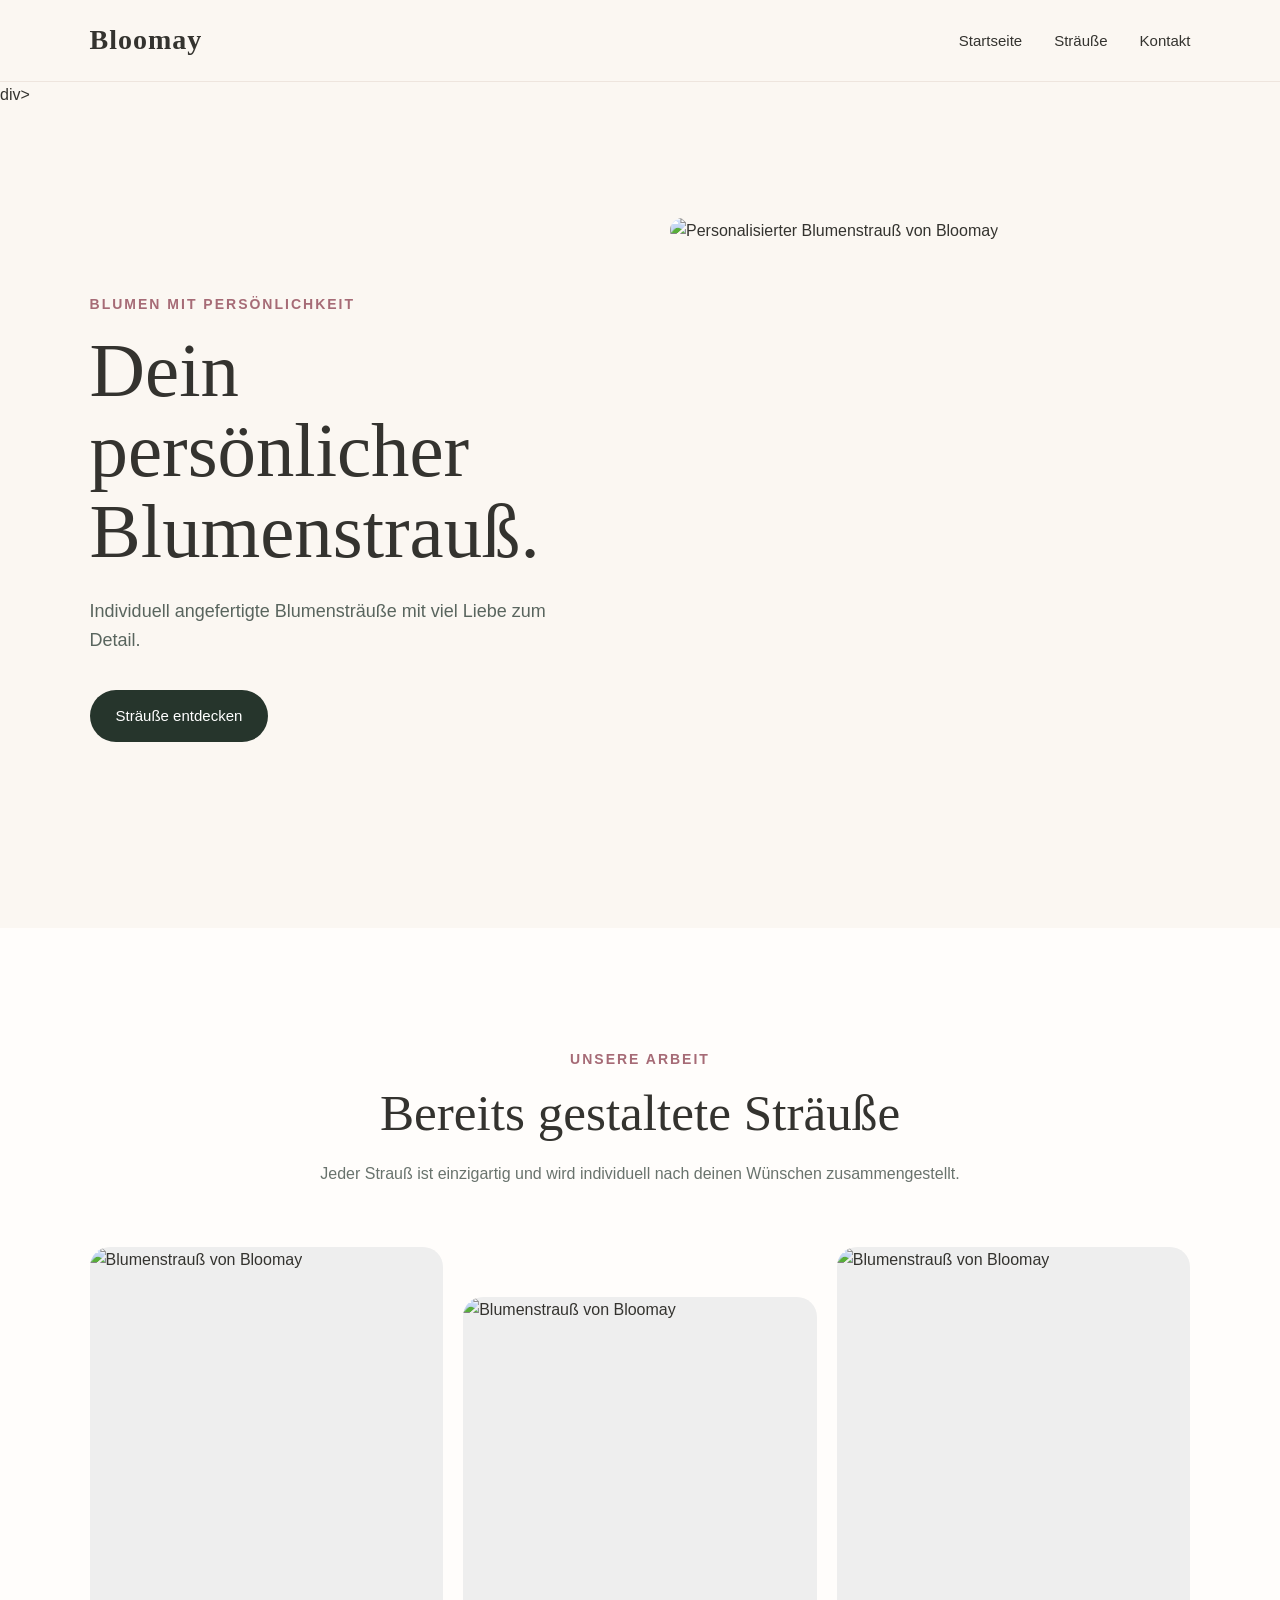
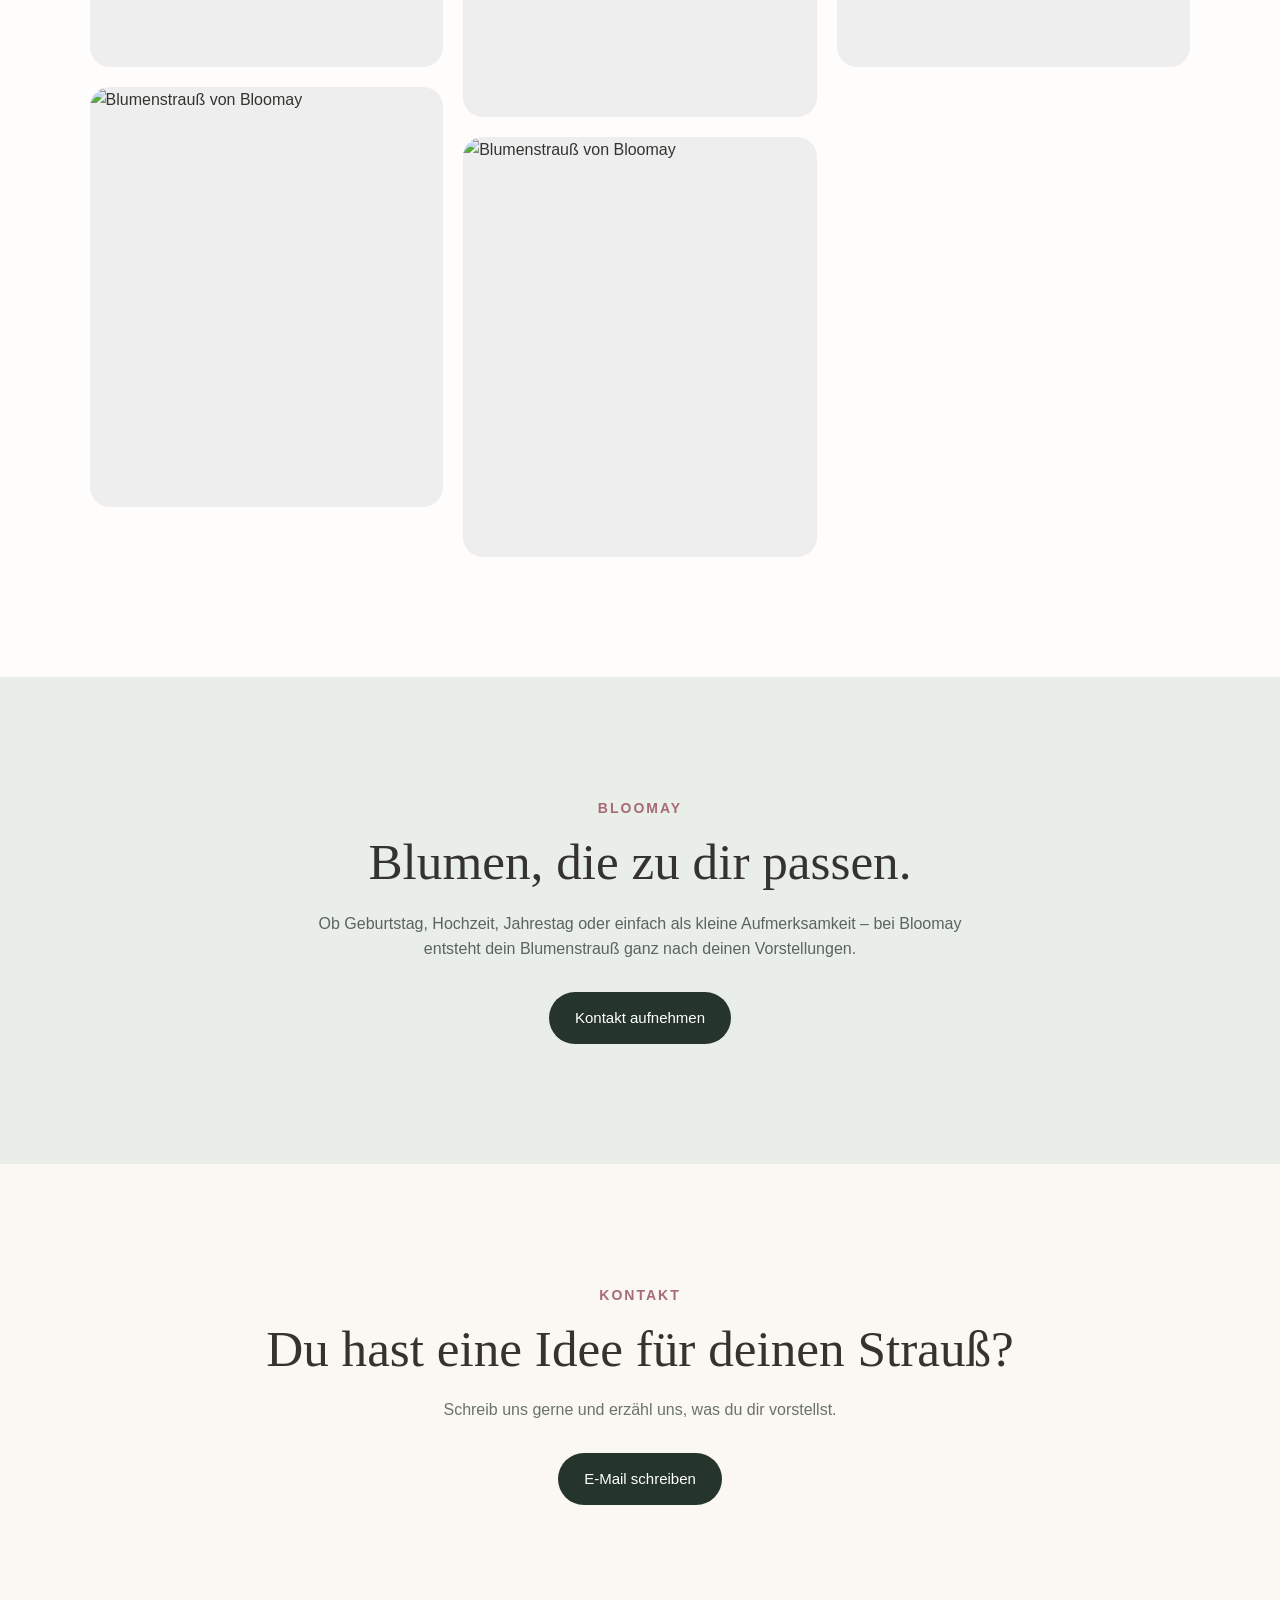
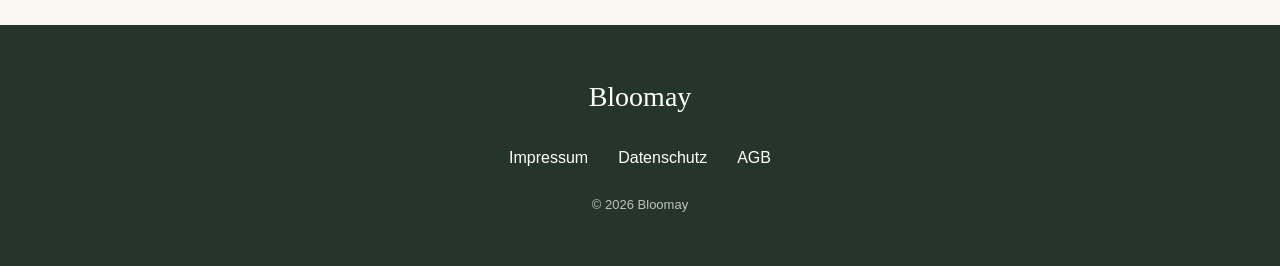
==== commit ef006c5c: "Remove header and footer from index.html Removed header and footer sections from index.html." ====
--- a/index.html
+++ b/index.html
@@ -12,19 +12,7 @@
 <body>
 
     <!-- Navigation -->
-    <header class="navbar">
-
-        <a href="index.html" class="logo">
-            Bloomay
-        </a>
-
-        <nav>
-            <a href="index.html">Startseite</a>
-            <a href="#straeusse">Sträuße</a>
-            <a href="#kontakt">Kontakt</a>
-        </nav>
-
-    </header>
+    <div id="navbar"></div>div>
 
 
     <!-- Hero -->
@@ -169,23 +157,10 @@
 
 
     <!-- Footer -->
-    <footer>
+    
+<div id="footer"></div>
 
-        <div class="footer-logo">
-            Bloomay
-        </div>
-
-        <div class="footer-links">
-            <a href="impressum.html">Impressum</a>
-            <a href="datenschutz.html">Datenschutz</a>
-            <a href="agb.html">AGB</a>
-        </div>
-
-        <p>
-            © 2026 Bloomay
-        </p>
-
-    </footer>
+<script src="../script.js"></script>
 
 </body>
 </html>
--- a/style.css
+++ b/style.css
@@ -14,8 +14,8 @@
 
 body {
     font-family: Arial, Helvetica, sans-serif;
-    background: #faf8f4;
-    color: #26352c;
+    background: #fbf7f2;
+    color: #34332f;
     line-height: 1.6;
 }
 
@@ -25,7 +25,7 @@
 ========================= */
 
 .navbar {
-    height: 80px;
+    height: 82px;
 
     display: flex;
     align-items: center;
@@ -33,34 +33,978 @@
 
     padding: 0 7%;
 
-    background: #faf8f4;
+    background: #fbf7f2;
 
     position: sticky;
     top: 0;
     z-index: 100;
+
+    border-bottom: 1px solid #eee5de;
 }
 
 .logo {
-    font-size: 24px;
-    font-weight: 600;
+    color: #34332f;
+
+    text-decoration: none;
+
+    font-family: Georgia, serif;
+
+    font-size: 28px;
+    font-weight: bold;
+
     letter-spacing: 1px;
 }
 
 .navbar nav {
     display: flex;
+    gap: 32px;
+}
+
+.navbar nav a {
+    color: #34332f;
+
+    text-decoration: none;
+
+    font-size: 15px;
+
+    transition: 0.25s;
+}
+
+.navbar nav a:hover {
+    color: #b56f7b;
+}
+
+
+/* =========================
+   Hero
+========================= */
+
+.hero {
+    min-height: calc(100vh - 82px);
+
+    display: grid;
+    grid-template-columns: 1fr 1fr;
+
+    align-items: center;
+
+    gap: 70px;
+
+    padding: 70px 7%;
+}
+
+.hero-text {
+    max-width: 600px;
+}
+
+.subtitle {
+    color: #b56f7b;
+
+    font-size: 13px;
+    font-weight: bold;
+
+    text-transform: uppercase;
+    letter-spacing: 2.5px;
+
+    margin-bottom: 16px;
+}
+
+.hero h1 {
+    font-family: Georgia, serif;
+
+    font-size: clamp(48px, 6vw, 78px);
+
+    font-weight: normal;
+
+    line-height: 1.05;
+
+    color: #34332f;
+
+    margin-bottom: 25px;
+}
+
+.hero-text > p:not(.subtitle) {
+    font-size: 18px;
+
+    color: #6d6a64;
+
+    max-width: 500px;
+
+    margin-bottom: 35px;
+}
+
+
+/* =========================
+   Hero Bild
+========================= */
+
+.hero-image {
+    height: 600px;
+}
+
+.hero-image img {
+    width: 100%;
+    height: 100%;
+
+    object-fit: cover;
+
+    border-radius: 35px;
+}
+
+
+/* =========================
+   Buttons
+========================= */
+
+.button {
+    display: inline-block;
+
+    padding: 14px 28px;
+
+    background: #b56f7b;
+
+    color: white;
+
+    text-decoration: none;
+
+    border-radius: 30px;
+
+    font-size: 15px;
+
+    transition: 0.3s;
+}
+
+.button:hover {
+    background: #965966;
+
+    transform: translateY(-2px);
+}
+
+
+/* =========================
+   Galerie
+========================= */
+
+.gallery-section {
+    padding: 120px 7%;
+
+    background: #fffdfb;
+}
+
+.section-heading {
+    max-width: 650px;
+
+    margin: 0 auto 60px;
+
+    text-align: center;
+}
+
+.section-heading h2,
+.about h2,
+.contact h2 {
+    font-family: Georgia, serif;
+
+    font-size: clamp(36px, 4vw, 55px);
+
+    font-weight: normal;
+
+    line-height: 1.1;
+
+    color: #34332f;
+
+    margin-bottom: 20px;
+}
+
+.section-heading p:last-child {
+    color: #77736d;
+}
+
+
+/* =========================
+   Galerie
+========================= */
+
+.gallery {
+    max-width: 1200px;
+
+    margin: auto;
+
+    display: grid;
+
+    grid-template-columns: repeat(3, 1fr);
+
+    gap: 22px;
+}
+
+.flower-card {
+    height: 420px;
+
+    overflow: hidden;
+
+    border-radius: 24px;
+
+    background: #eee8e1;
+}
+
+.flower-card:nth-child(2) {
+    margin-top: 50px;
+}
+
+.flower-card:nth-child(4) {
+    margin-top: -50px;
+}
+
+.flower-card img {
+    width: 100%;
+    height: 100%;
+
+    object-fit: cover;
+
+    transition: transform 0.5s ease;
+}
+
+.flower-card:hover img {
+    transform: scale(1.05);
+}
+
+
+/* =========================
+   Über Bloomay
+========================= */
+
+.about {
+    background: #e8eee7;
+
+    padding: 120px 7%;
+
+    text-align: center;
+}
+
+.about > div {
+    max-width: 700px;
+
+    margin: auto;
+}
+
+.about p:not(.subtitle) {
+    color: #626861;
+
+    margin-bottom: 30px;
+}
+
+
+/* =========================
+   Kontakt
+========================= */
+
+.contact {
+    padding: 120px 7%;
+
+    text-align: center;
+
+    background: #fbf7f2;
+}
+
+.contact p:not(.subtitle) {
+    color: #77736d;
+
+    margin-bottom: 30px;
+}
+
+
+/* =========================
+   Footer
+========================= */
+
+footer {
+    background: #343c35;
+
+    color: white;
+
+    padding: 55px 7%;
+
+    text-align: center;
+}
+
+.footer-logo {
+    font-family: Georgia, serif;
+
+    font-size: 29px;
+
+    margin-bottom: 25px;
+}
+
+.footer-links {
+    display: flex;
+
+    justify-content: center;
+
     gap: 30px;
-}
-
-.navbar a {
+
+    margin-bottom: 25px;
+}
+
+.footer-links a {
+    color: #f5f1eb;
+
     text-decoration: none;
-    color: #26352c;
+
+    transition: 0.25s;
+}
+
+.footer-links a:hover {
+    color: #e3a5af;
+}
+
+footer p {
+    font-size: 13px;
+
+    opacity: 0.65;
+}
+
+
+/* =========================
+   Rechtliche Seiten
+========================= */
+
+.container {
+    max-width: 900px;
+
+    margin: 70px auto;
+
+    background: #fffdfb;
+
+    padding: 50px;
+
+    border-radius: 24px;
+
+    border: 1px solid #eee5de;
+
+    box-shadow: 0 8px 30px rgba(80, 60, 50, 0.06);
+}
+
+.container h1 {
+    text-align: center;
+
+    font-family: Georgia, serif;
+
+    font-size: clamp(40px, 5vw, 58px);
+
+    font-weight: normal;
+
+    line-height: 1.1;
+
+    color: #34332f;
+
+    margin-bottom: 15px;
+}
+
+.container .intro {
+    text-align: center;
+
+    color: #77736d;
+
+    margin-bottom: 45px;
+
+    font-size: 17px;
+}
+
+.container h2 {
+    font-family: Georgia, serif;
+
+    font-size: 29px;
+
+    font-weight: normal;
+
+    color: #b56f7b;
+
+    margin-top: 40px;
+
+    margin-bottom: 18px;
+
+    border-bottom: 1px solid #e8c9ce;
+
+    padding-bottom: 10px;
+}
+
+.container p {
+    color: #62605b;
+
+    margin-bottom: 16px;
+
+    line-height: 1.7;
+}
+
+.container ul {
+    margin-top: 10px;
+
+    margin-bottom: 20px;
+
+    padding-left: 25px;
+}
+
+.container li {
+    color: #62605b;
+
+    margin-bottom: 9px;
+
+    line-height: 1.6;
+}
+
+.container strong {
+    color: #34332f;
+}
+
+
+/* =========================
+   AGB Abschlussbox
+========================= */
+
+.footer-box {
+    margin-top: 55px;
+
+    padding: 25px 30px;
+
+    text-align: center;
+
+    background: #f6eee9;
+
+    border-radius: 18px;
+
+    color: #b56f7b;
+
+    font-weight: 600;
+
+    border: 1px solid #ead8d1;
+}
+
+
+/* =========================
+   Tablet
+========================= */
+
+@media (max-width: 900px) {
+
+    .navbar {
+        padding: 0 5%;
+    }
+
+    .navbar nav {
+        gap: 18px;
+    }
+
+    .hero {
+        grid-template-columns: 1fr;
+
+        padding: 60px 5%;
+    }
+
+    .hero-image {
+        height: 500px;
+    }
+
+    .gallery {
+        grid-template-columns: repeat(2, 1fr);
+    }
+
+    .flower-card:nth-child(2),
+    .flower-card:nth-child(4) {
+        margin-top: 0;
+    }
+
+    .container {
+        margin: 50px 25px;
+    }
+}
+
+
+/* =========================
+   Smartphone
+========================= */
+
+@media (max-width: 600px) {
+
+    .navbar {
+        height: auto;
+
+        padding: 20px 5%;
+
+        flex-direction: column;
+
+        gap: 15px;
+    }
+
+    .navbar nav {
+        flex-wrap: wrap;
+
+        justify-content: center;
+
+        gap: 15px;
+    }
+
+    .hero {
+        padding: 45px 5%;
+    }
+
+    .hero h1 {
+        font-size: 48px;
+    }
+
+    .hero-image {
+        height: 400px;
+    }
+
+    .gallery-section,
+    .about,
+    .contact {
+        padding: 80px 5%;
+    }
+
+    .gallery {
+        grid-template-columns: 1fr;
+    }
+
+    .flower-card {
+        height: 400px;
+    }
+
+    .flower-card:nth-child(2),
+    .flower-card:nth-child(4) {
+        margin-top: 0;
+    }
+
+    .footer-links {
+        flex-direction: column;
+
+        gap: 12px;
+    }
+
+    .container {
+        margin: 30px 15px;
+
+        padding: 30px 22px;
+
+        border-radius: 18px;
+    }
+
+    .container h1 {
+        font-size: 38px;
+    }
+
+    .container h2 {
+        font-size: 25px;
+    }
+
+    .container .intro {
+        font-size: 16px;
+    }
+
+    .footer-box {
+        padding: 22px 18px;
+    }
+}    gap: 32px;
+}
+
+.navbar nav a {
+    color: #34332f;
+
+    text-decoration: none;
+
     font-size: 15px;
-}
-
-.navbar a:hover {
-    color: #a66b76;
-}
-
+
+    transition: 0.25s;
+}
+
+.navbar nav a:hover {
+    color: #b56f7b;
+}
+
+
+/* =========================
+   Hero
+========================= */
+
+.hero {
+    min-height: calc(100vh - 82px);
+
+    display: grid;
+
+    grid-template-columns: 1fr 1fr;
+
+    align-items: center;
+
+    gap: 70px;
+
+    padding: 70px 7%;
+}
+
+.hero-text {
+    max-width: 600px;
+}
+
+.subtitle {
+    color: #b56f7b;
+
+    font-size: 13px;
+
+    font-weight: bold;
+
+    text-transform: uppercase;
+
+    letter-spacing: 2.5px;
+
+    margin-bottom: 16px;
+}
+
+.hero h1 {
+    font-family: Georgia, serif;
+
+    font-size: clamp(48px, 6vw, 78px);
+
+    font-weight: normal;
+
+    line-height: 1.05;
+
+    color: #34332f;
+
+    margin-bottom: 25px;
+}
+
+.hero-text > p:not(.subtitle) {
+    font-size: 18px;
+
+    color: #6d6a64;
+
+    max-width: 500px;
+
+    margin-bottom: 35px;
+}
+
+
+/* =========================
+   Hero Bild
+========================= */
+
+.hero-image {
+    height: 600px;
+}
+
+.hero-image img {
+    width: 100%;
+    height: 100%;
+
+    object-fit: cover;
+
+    border-radius: 35px;
+}
+
+
+/* =========================
+   Buttons
+========================= */
+
+.button {
+    display: inline-block;
+
+    padding: 14px 28px;
+
+    background: #b56f7b;
+
+    color: white;
+
+    text-decoration: none;
+
+    border-radius: 30px;
+
+    font-size: 15px;
+
+    transition: 0.3s;
+}
+
+.button:hover {
+    background: #965966;
+
+    transform: translateY(-2px);
+}
+
+
+/* =========================
+   Galerie
+========================= */
+
+.gallery-section {
+    padding: 120px 7%;
+
+    background: #fffdfb;
+}
+
+.section-heading {
+    max-width: 650px;
+
+    margin: 0 auto 60px;
+
+    text-align: center;
+}
+
+.section-heading h2,
+.about h2,
+.contact h2 {
+    font-family: Georgia, serif;
+
+    font-size: clamp(36px, 4vw, 55px);
+
+    font-weight: normal;
+
+    line-height: 1.1;
+
+    color: #34332f;
+
+    margin-bottom: 20px;
+}
+
+.section-heading p:last-child {
+    color: #77736d;
+}
+
+
+/* =========================
+   Galerie Grid
+========================= */
+
+.gallery {
+    max-width: 1200px;
+
+    margin: auto;
+
+    display: grid;
+
+    grid-template-columns: repeat(3, 1fr);
+
+    gap: 22px;
+}
+
+.flower-card {
+    height: 420px;
+
+    overflow: hidden;
+
+    border-radius: 24px;
+
+    background: #eee8e1;
+}
+
+.flower-card:nth-child(2) {
+    margin-top: 50px;
+}
+
+.flower-card:nth-child(4) {
+    margin-top: -50px;
+}
+
+.flower-card img {
+    width: 100%;
+    height: 100%;
+
+    object-fit: cover;
+
+    transition: transform 0.5s ease;
+}
+
+.flower-card:hover img {
+    transform: scale(1.05);
+}
+
+
+/* =========================
+   Über Bloomay
+========================= */
+
+.about {
+    background: #e8eee7;
+
+    padding: 120px 7%;
+
+    text-align: center;
+}
+
+.about > div {
+    max-width: 700px;
+
+    margin: auto;
+}
+
+.about p:not(.subtitle) {
+    color: #626861;
+
+    margin-bottom: 30px;
+}
+
+
+/* =========================
+   Kontakt
+========================= */
+
+.contact {
+    padding: 120px 7%;
+
+    text-align: center;
+
+    background: #fbf7f2;
+}
+
+.contact p:not(.subtitle) {
+    color: #77736d;
+
+    margin-bottom: 30px;
+}
+
+
+/* =========================
+   Footer
+========================= */
+
+footer {
+    background: #343c35;
+
+    color: white;
+
+    padding: 55px 7%;
+
+    text-align: center;
+}
+
+.footer-logo {
+    font-family: Georgia, serif;
+
+    font-size: 29px;
+
+    margin-bottom: 25px;
+}
+
+.footer-links {
+    display: flex;
+
+    justify-content: center;
+
+    gap: 30px;
+
+    margin-bottom: 25px;
+}
+
+.footer-links a {
+    color: #f5f1eb;
+
+    text-decoration: none;
+
+    transition: 0.25s;
+}
+
+.footer-links a:hover {
+    color: #e3a5af;
+}
+
+footer p {
+    font-size: 13px;
+
+    opacity: 0.65;
+}
+
+
+/* =========================
+   Tablet
+========================= */
+
+@media (max-width: 900px) {
+
+    .navbar {
+        padding: 0 5%;
+    }
+
+    .navbar nav {
+        gap: 18px;
+    }
+
+    .hero {
+        grid-template-columns: 1fr;
+
+        padding: 60px 5%;
+    }
+
+    .hero-image {
+        height: 500px;
+    }
+
+    .gallery {
+        grid-template-columns: repeat(2, 1fr);
+    }
+
+    .flower-card:nth-child(2),
+    .flower-card:nth-child(4) {
+        margin-top: 0;
+    }
+}
+
+
+/* =========================
+   Smartphone
+========================= */
+
+@media (max-width: 600px) {
+
+    .navbar {
+        height: auto;
+
+        padding: 20px 5%;
+
+        flex-direction: column;
+
+        gap: 15px;
+    }
+
+    .navbar nav {
+        flex-wrap: wrap;
+
+        justify-content: center;
+
+        gap: 15px;
+    }
+
+    .hero {
+        padding: 45px 5%;
+    }
+
+    .hero h1 {
+        font-size: 48px;
+    }
+
+    .hero-image {
+        height: 400px;
+    }
+
+    .gallery-section,
+    .about,
+    .contact {
+        padding: 80px 5%;
+    }
+
+    .gallery {
+        grid-template-columns: 1fr;
+    }
+
+    .flower-card {
+        height: 400px;
+    }
+
+    .flower-card:nth-child(2),
+    .flower-card:nth-child(4) {
+        margin-top: 0;
+    }
+
+    .footer-links {
+        flex-direction: column;
+
+        gap: 12px;
+    }
+}
 
 /* =========================
    Hero
@@ -406,4 +1350,135 @@
 
         gap: 10px;
     }
-}
+   /* =========================
+   Rechtliche Seiten
+========================= */
+
+.container {
+    max-width: 900px;
+
+    margin: 70px auto;
+
+    background: #fffdfb;
+
+    padding: 50px;
+
+    border-radius: 24px;
+
+    border: 1px solid #eee5de;
+
+    box-shadow: 0 8px 30px rgba(80, 60, 50, 0.06);
+}
+
+.container h1 {
+    text-align: center;
+
+    font-family: Georgia, serif;
+
+    font-size: clamp(40px, 5vw, 58px);
+
+    font-weight: normal;
+
+    line-height: 1.1;
+
+    color: #34332f;
+
+    margin-bottom: 15px;
+}
+
+.container .intro {
+    text-align: center;
+
+    color: #77736d;
+
+    margin-bottom: 45px;
+
+    font-size: 17px;
+}
+
+.container h2 {
+    font-family: Georgia, serif;
+
+    font-size: 29px;
+
+    font-weight: normal;
+
+    color: #b56f7b;
+
+    margin-top: 40px;
+
+    margin-bottom: 18px;
+
+    border-bottom: 1px solid #e8c9ce;
+
+    padding-bottom: 10px;
+}
+
+.container p {
+    color: #62605b;
+
+    margin-bottom: 16px;
+
+    line-height: 1.7;
+}
+
+.container ul {
+    margin-top: 10px;
+
+    margin-bottom: 20px;
+
+    padding-left: 25px;
+}
+
+.container li {
+    color: #62605b;
+
+    margin-bottom: 9px;
+
+    line-height: 1.6;
+}
+
+.container .footer {
+    margin-top: 55px;
+
+    padding: 22px;
+
+    text-align: center;
+
+    background: #f6eee9;
+
+    border-radius: 16px;
+
+    font-weight: 600;
+
+    color: #b56f7b;
+}
+
+
+/* =========================
+   Rechtliche Seiten – Mobil
+========================= */
+
+@media (max-width: 768px) {
+
+    .container {
+        margin: 30px 15px;
+
+        padding: 30px 22px;
+
+        border-radius: 18px;
+    }
+
+    .container h1 {
+        font-size: 38px;
+    }
+
+    .container h2 {
+        font-size: 25px;
+    }
+
+    .container .intro {
+        font-size: 16px;
+    }
+}
+}
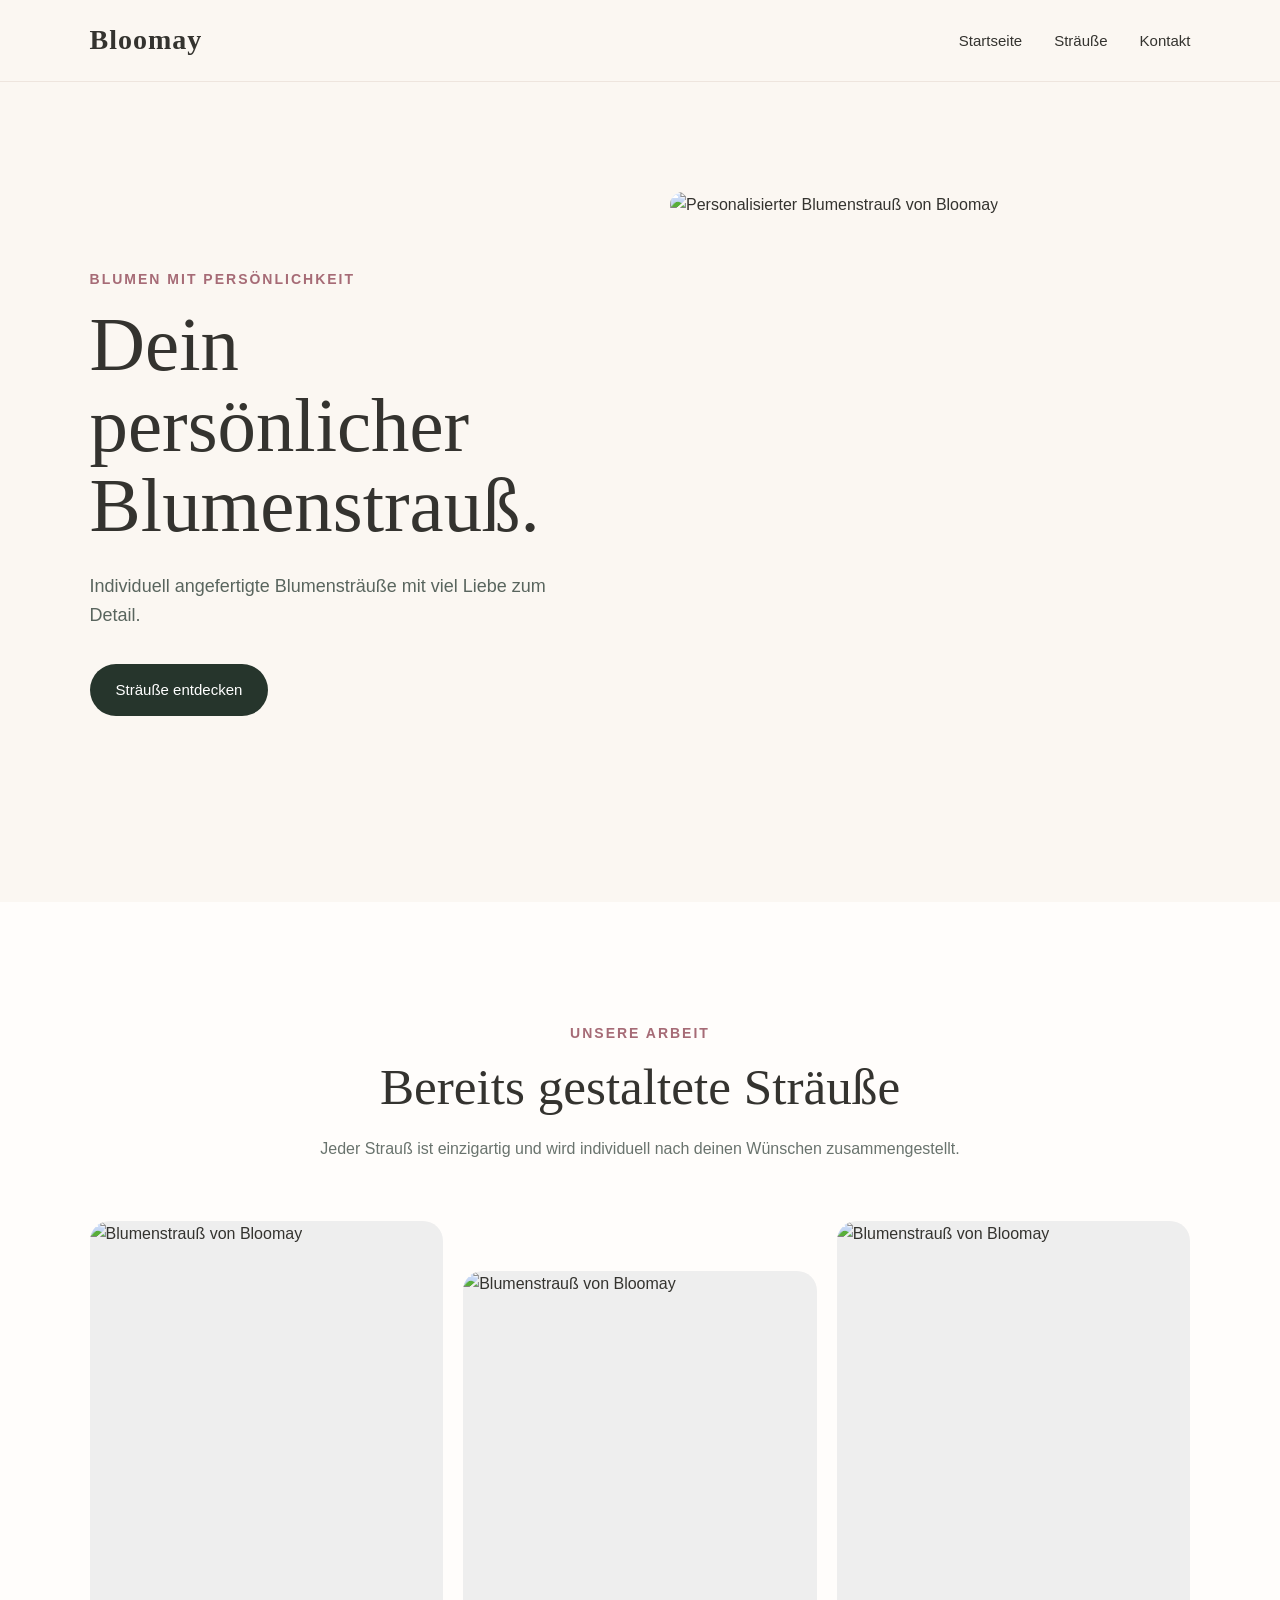
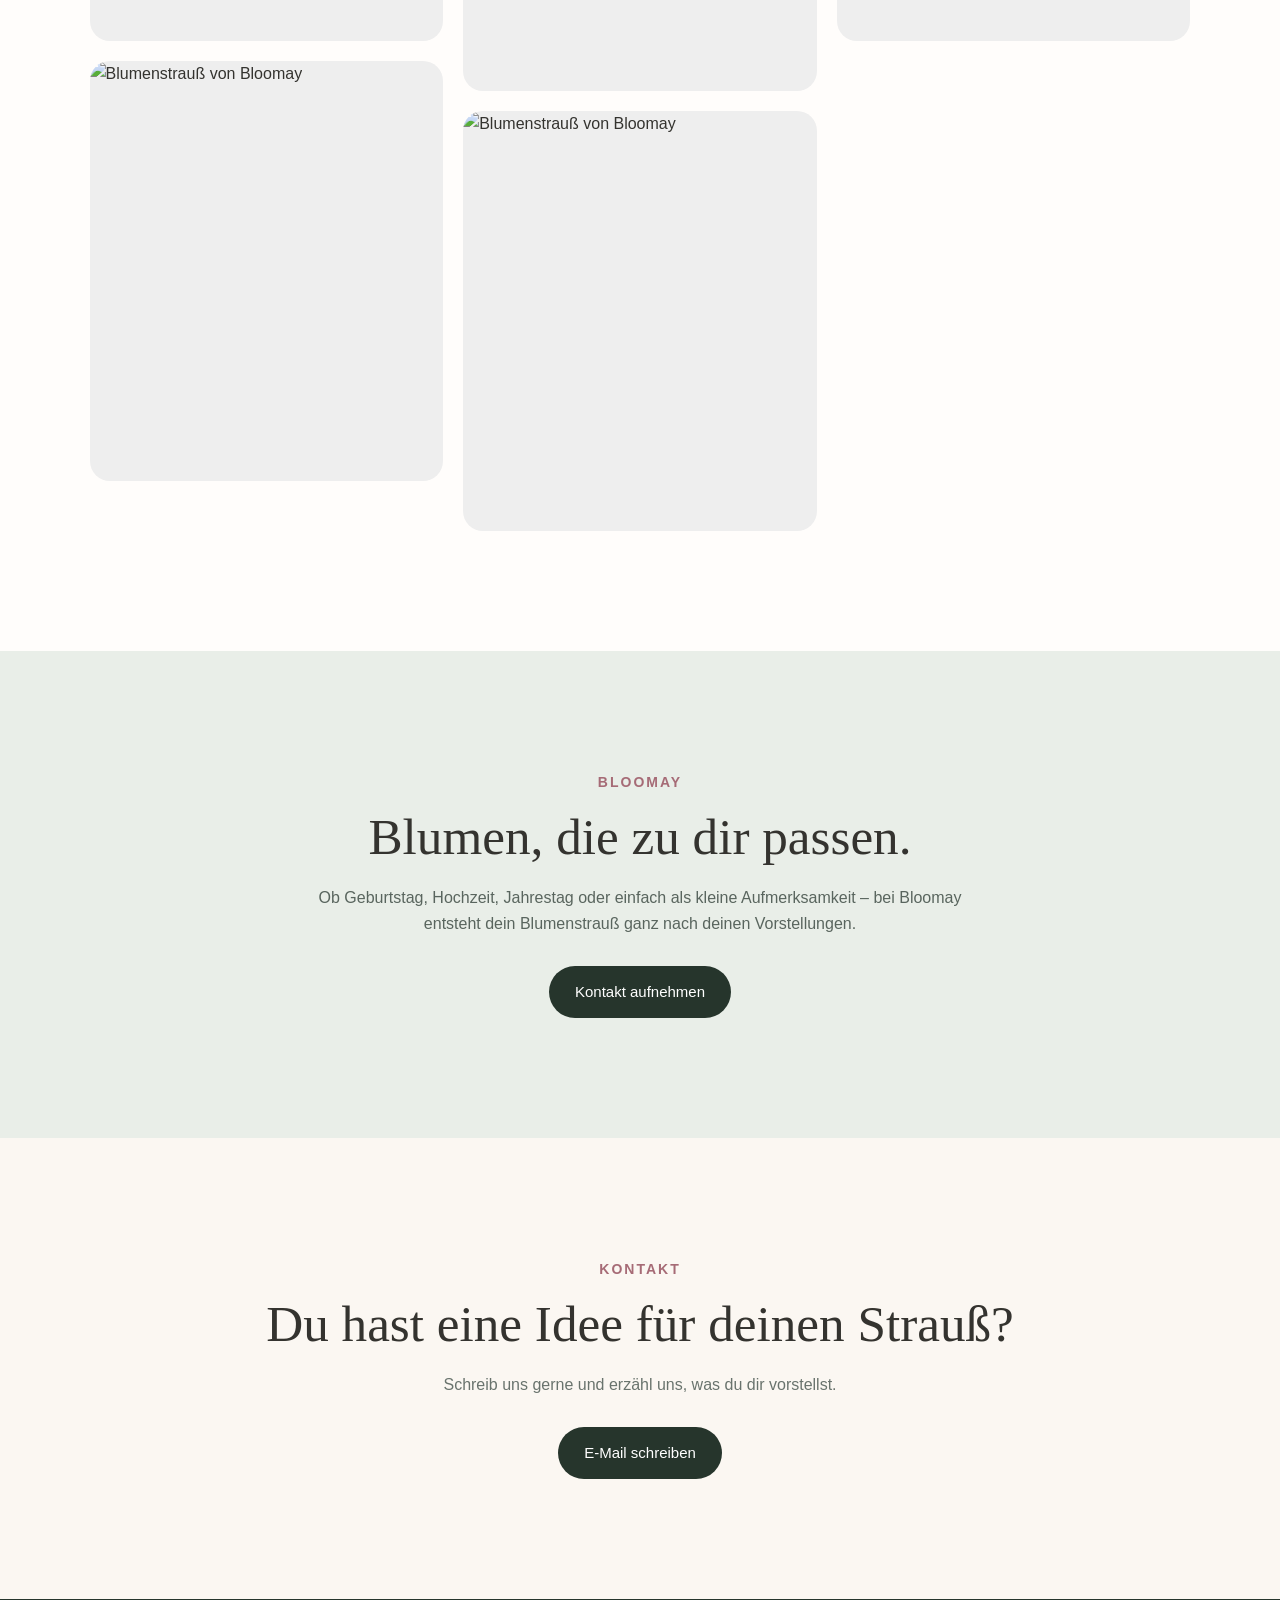
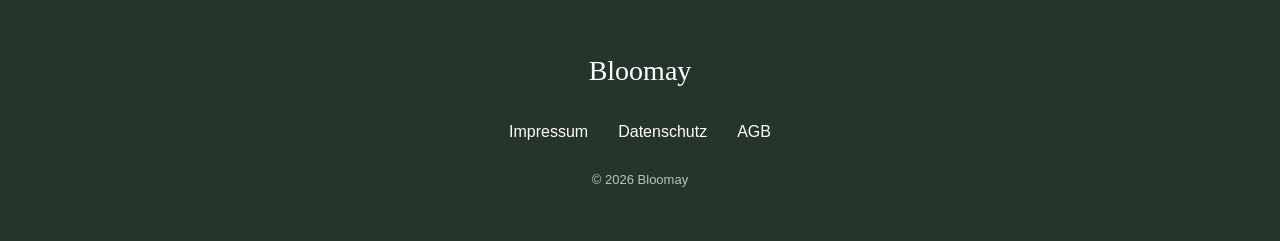
==== commit feb4e280: "Fix navbar div closing tag in index.html" ====
--- a/index.html
+++ b/index.html
@@ -12,7 +12,7 @@
 <body>
 
     <!-- Navigation -->
-    <div id="navbar"></div>div>
+    <div id="navbar"></div>
 
 
     <!-- Hero -->
@@ -160,7 +160,7 @@
     
 <div id="footer"></div>
 
-<script src="../script.js"></script>
+<script src="script.js"></script>
 
 </body>
 </html>
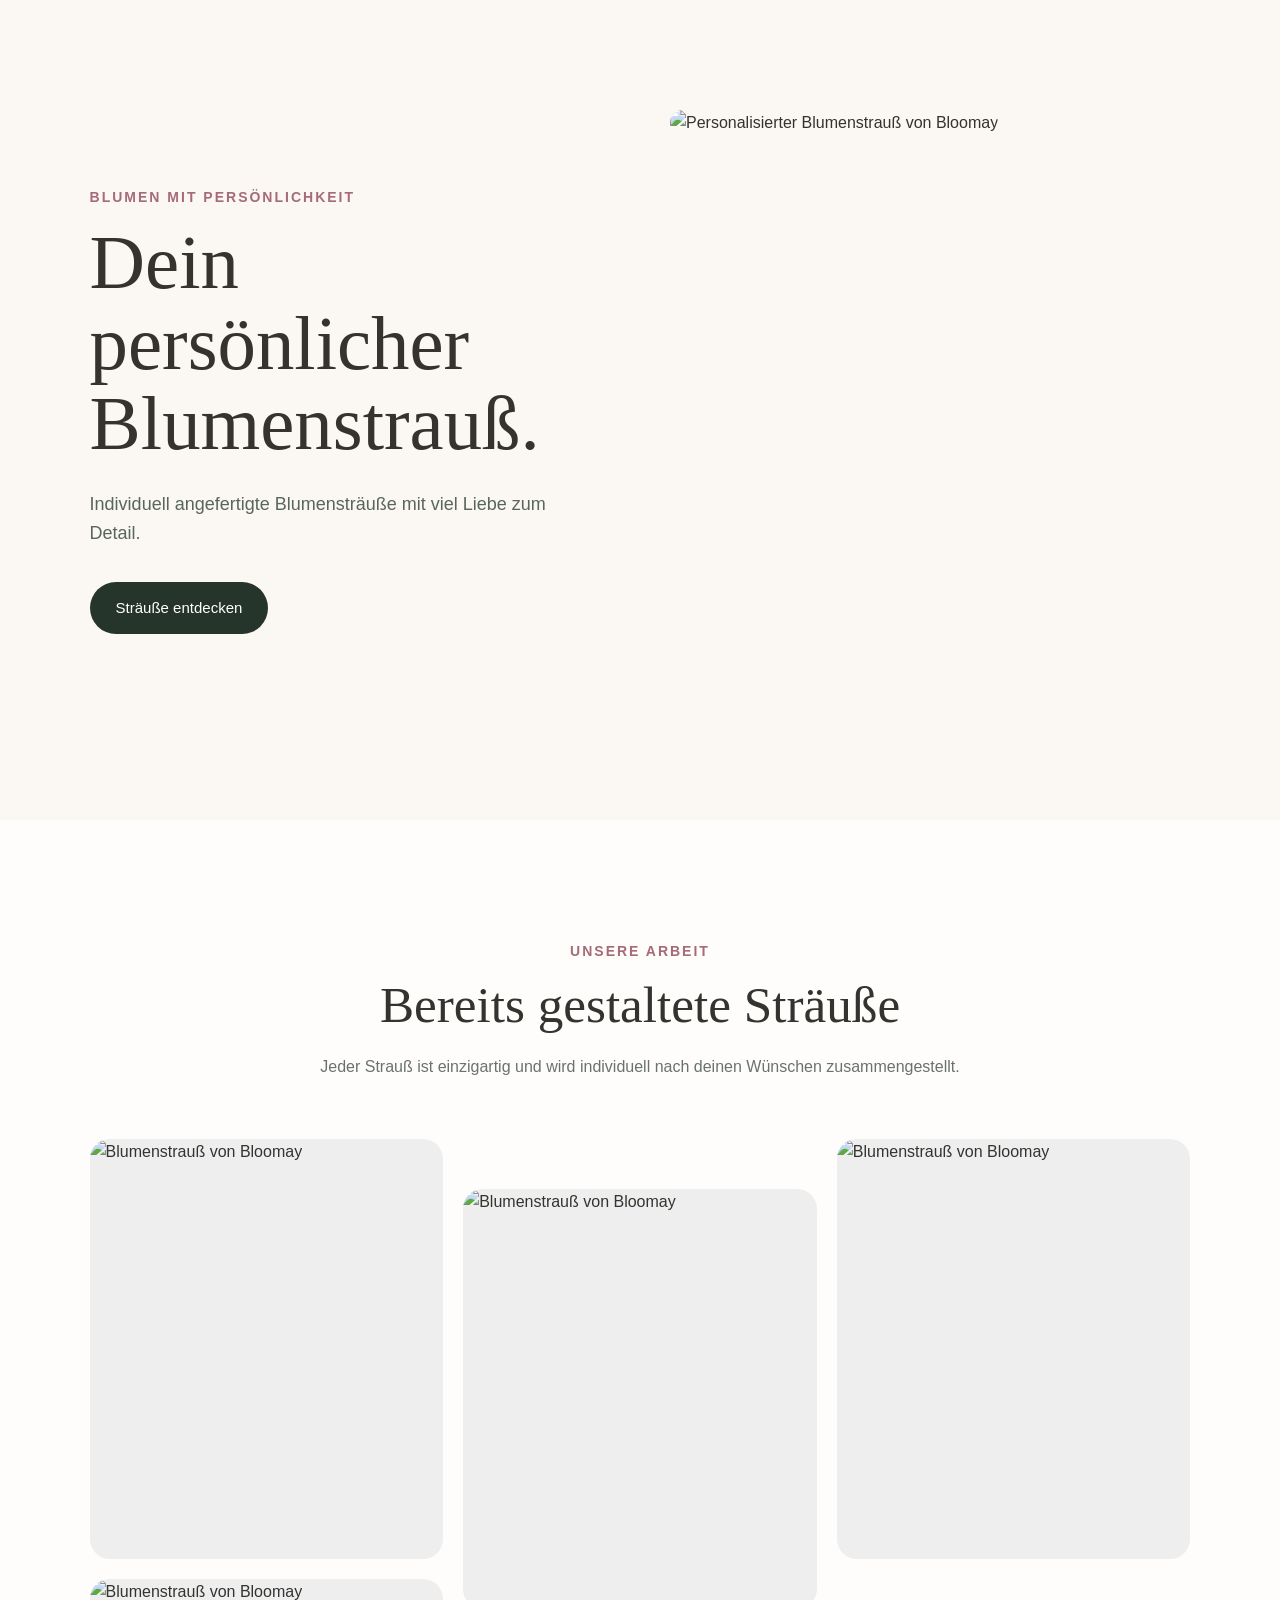
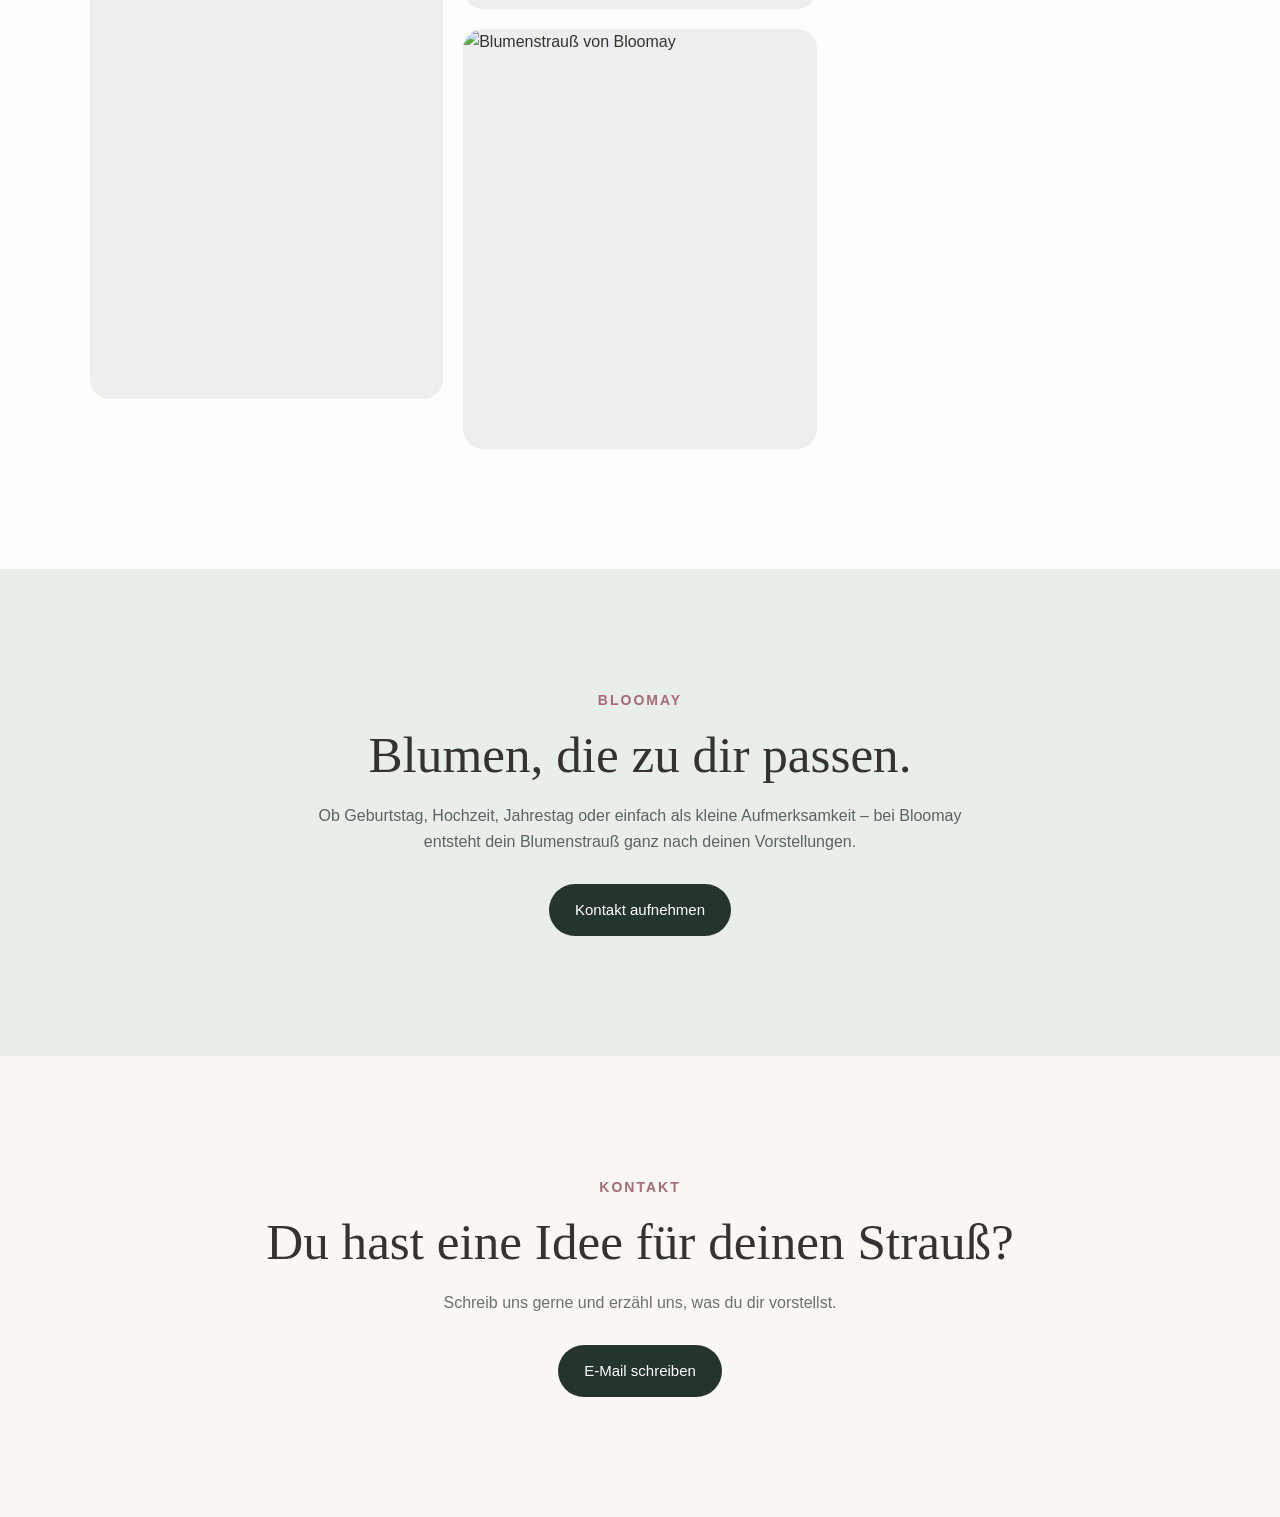
==== commit a3e988c8: "Fix footer and improve HTML structure Added missing JavaScript comment and ensured proper formatting" ====
--- a/index.html
+++ b/index.html
@@ -1,13 +1,18 @@
 <!DOCTYPE html>
 <html lang="de">
+
 <head>
+
     <meta charset="UTF-8">
+
     <meta name="viewport" content="width=device-width, initial-scale=1.0">
 
     <title>Bloomay – Personalisierte Blumensträuße</title>
 
     <link rel="stylesheet" href="style.css">
+
 </head>
+
 
 <body>
 
@@ -157,10 +162,12 @@
 
 
     <!-- Footer -->
-    
-<div id="footer"></div>
+    <div id="footer"></div>
 
-<script src="script.js"></script>
+
+    <!-- JavaScript -->
+    <script src="script.js"></script>
 
 </body>
+
 </html>
